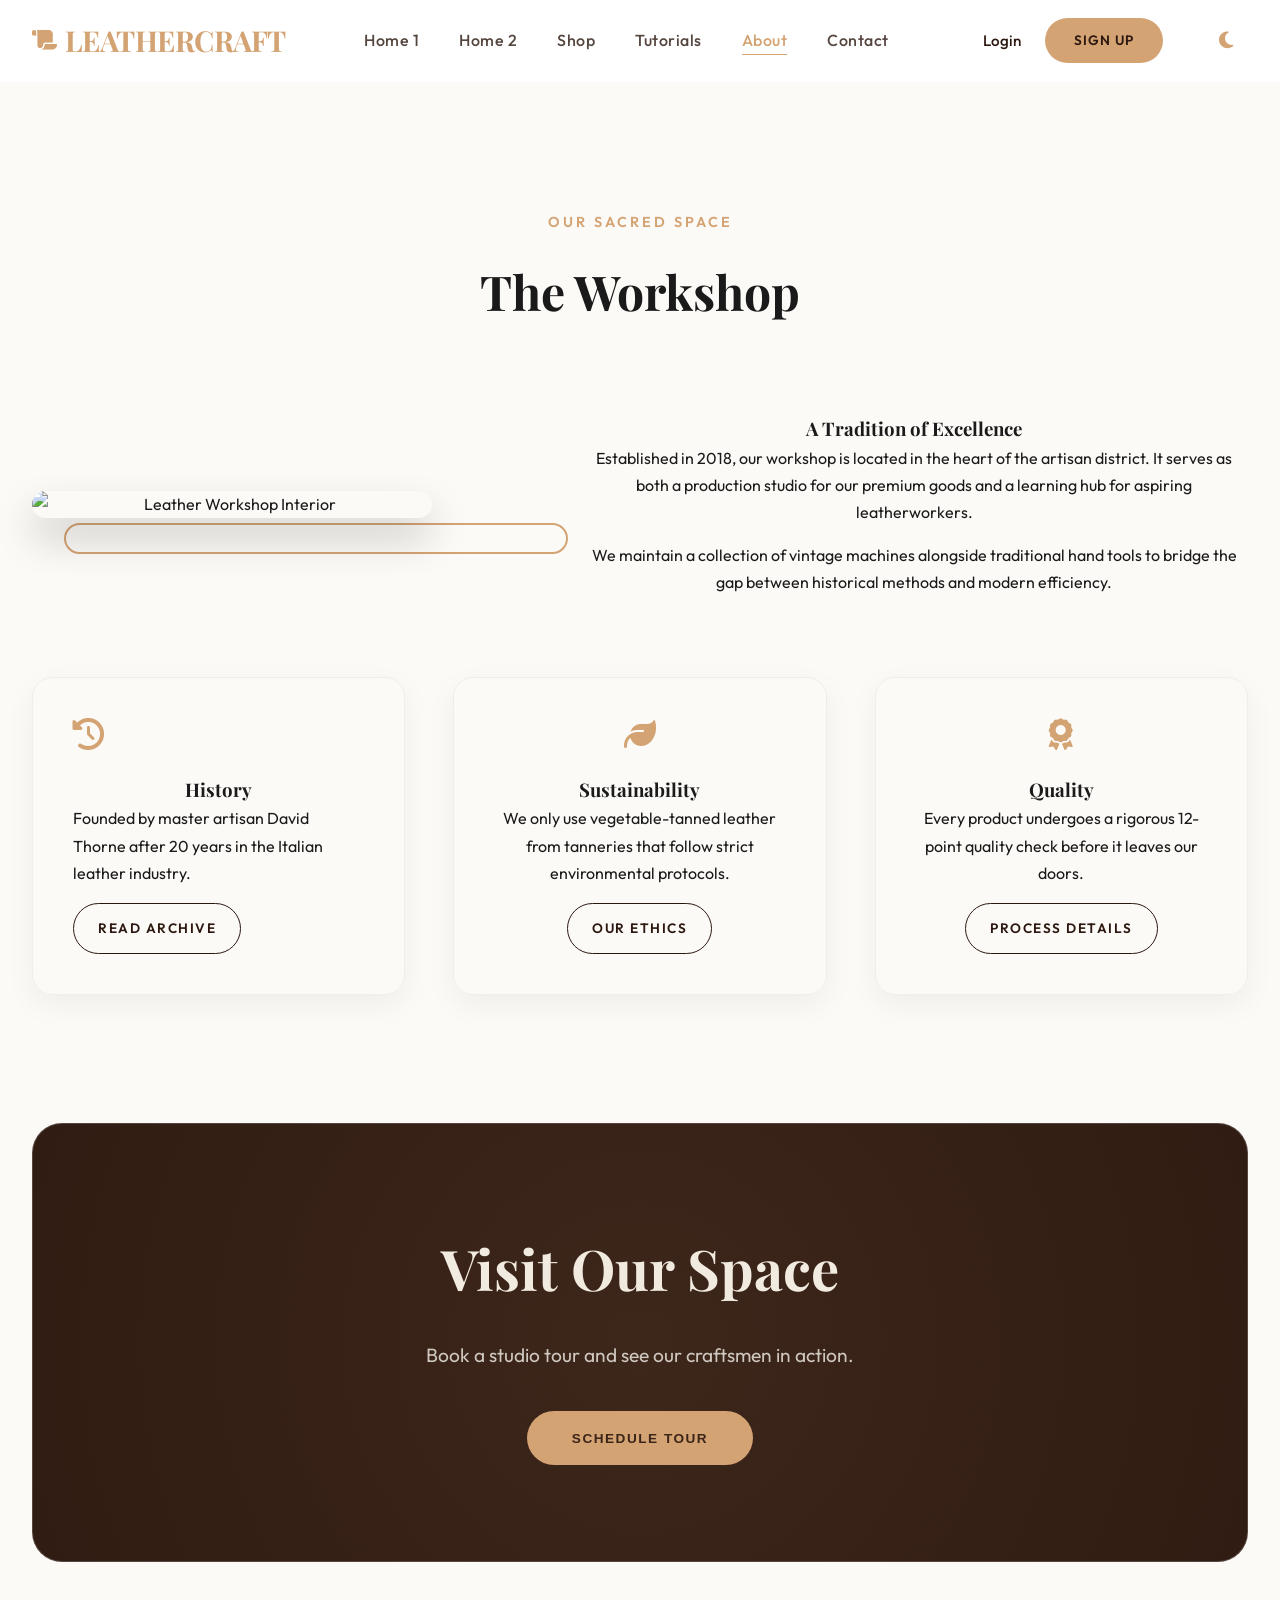
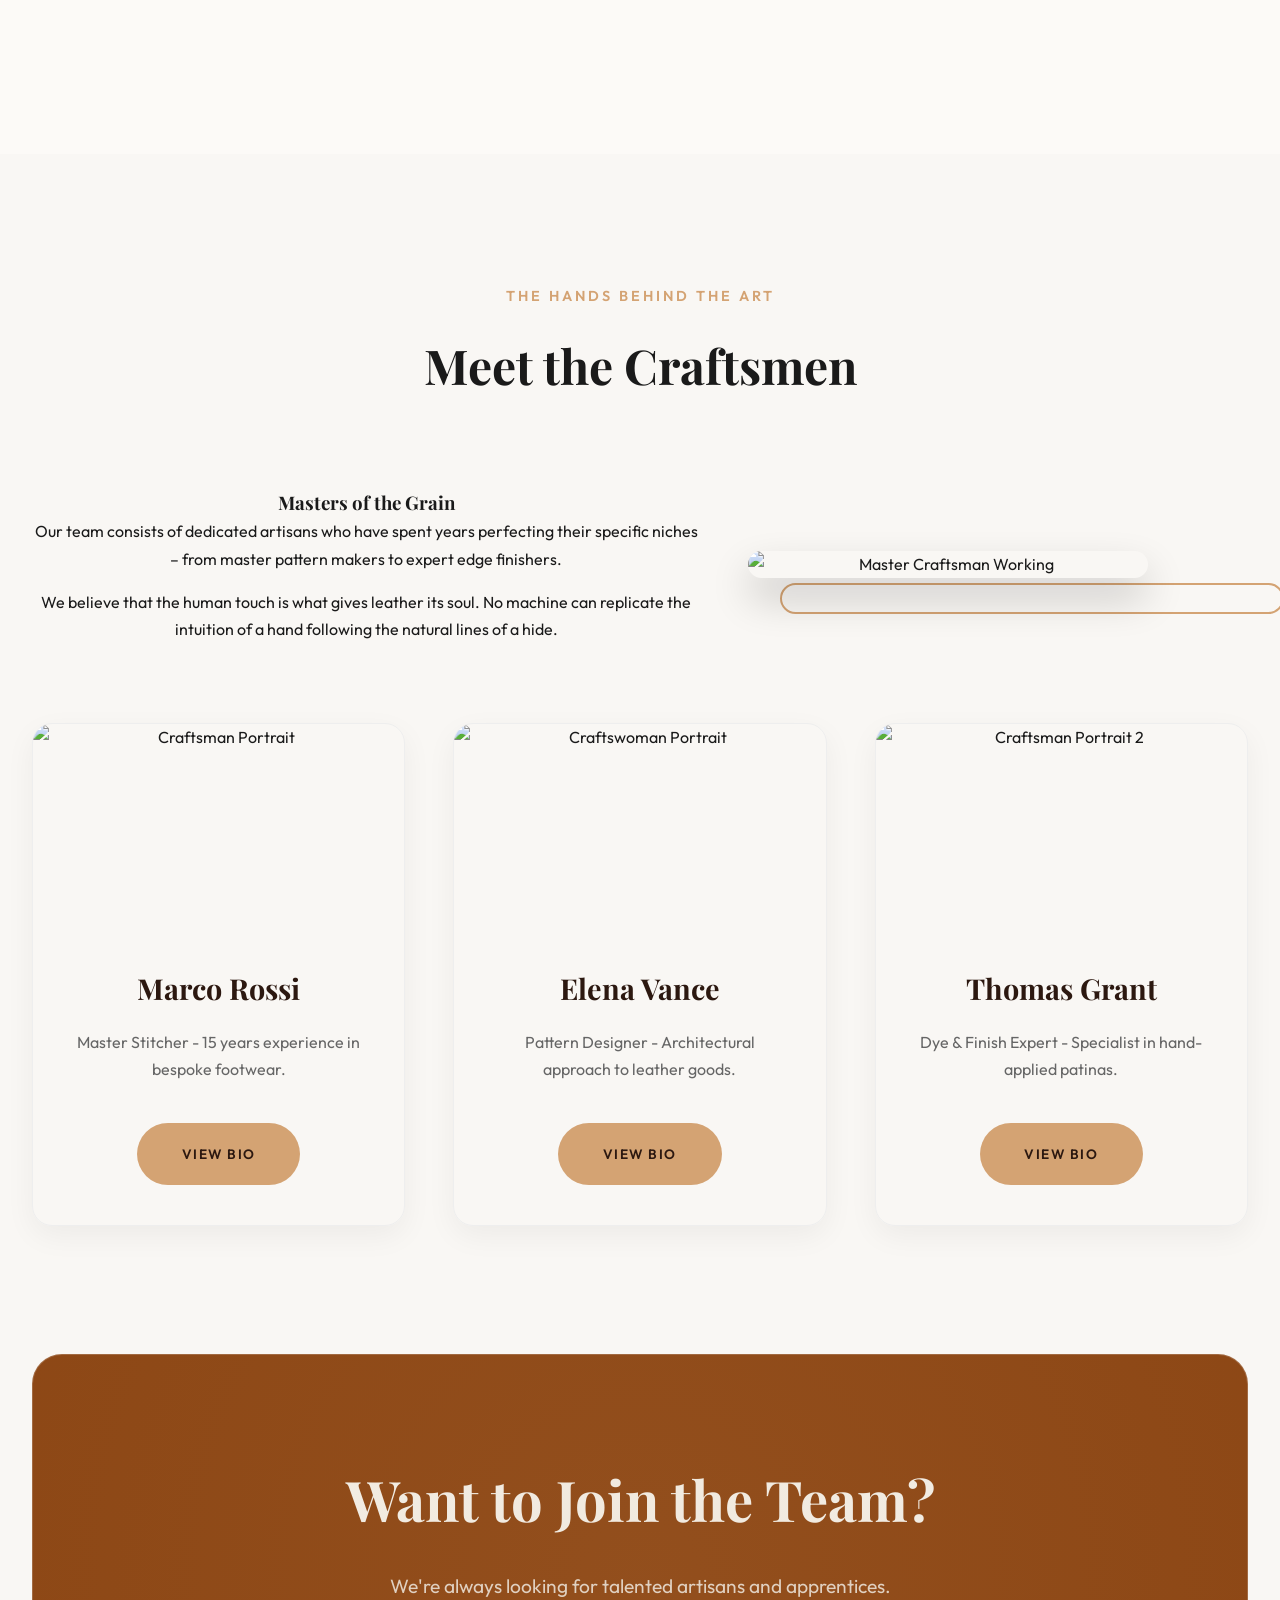
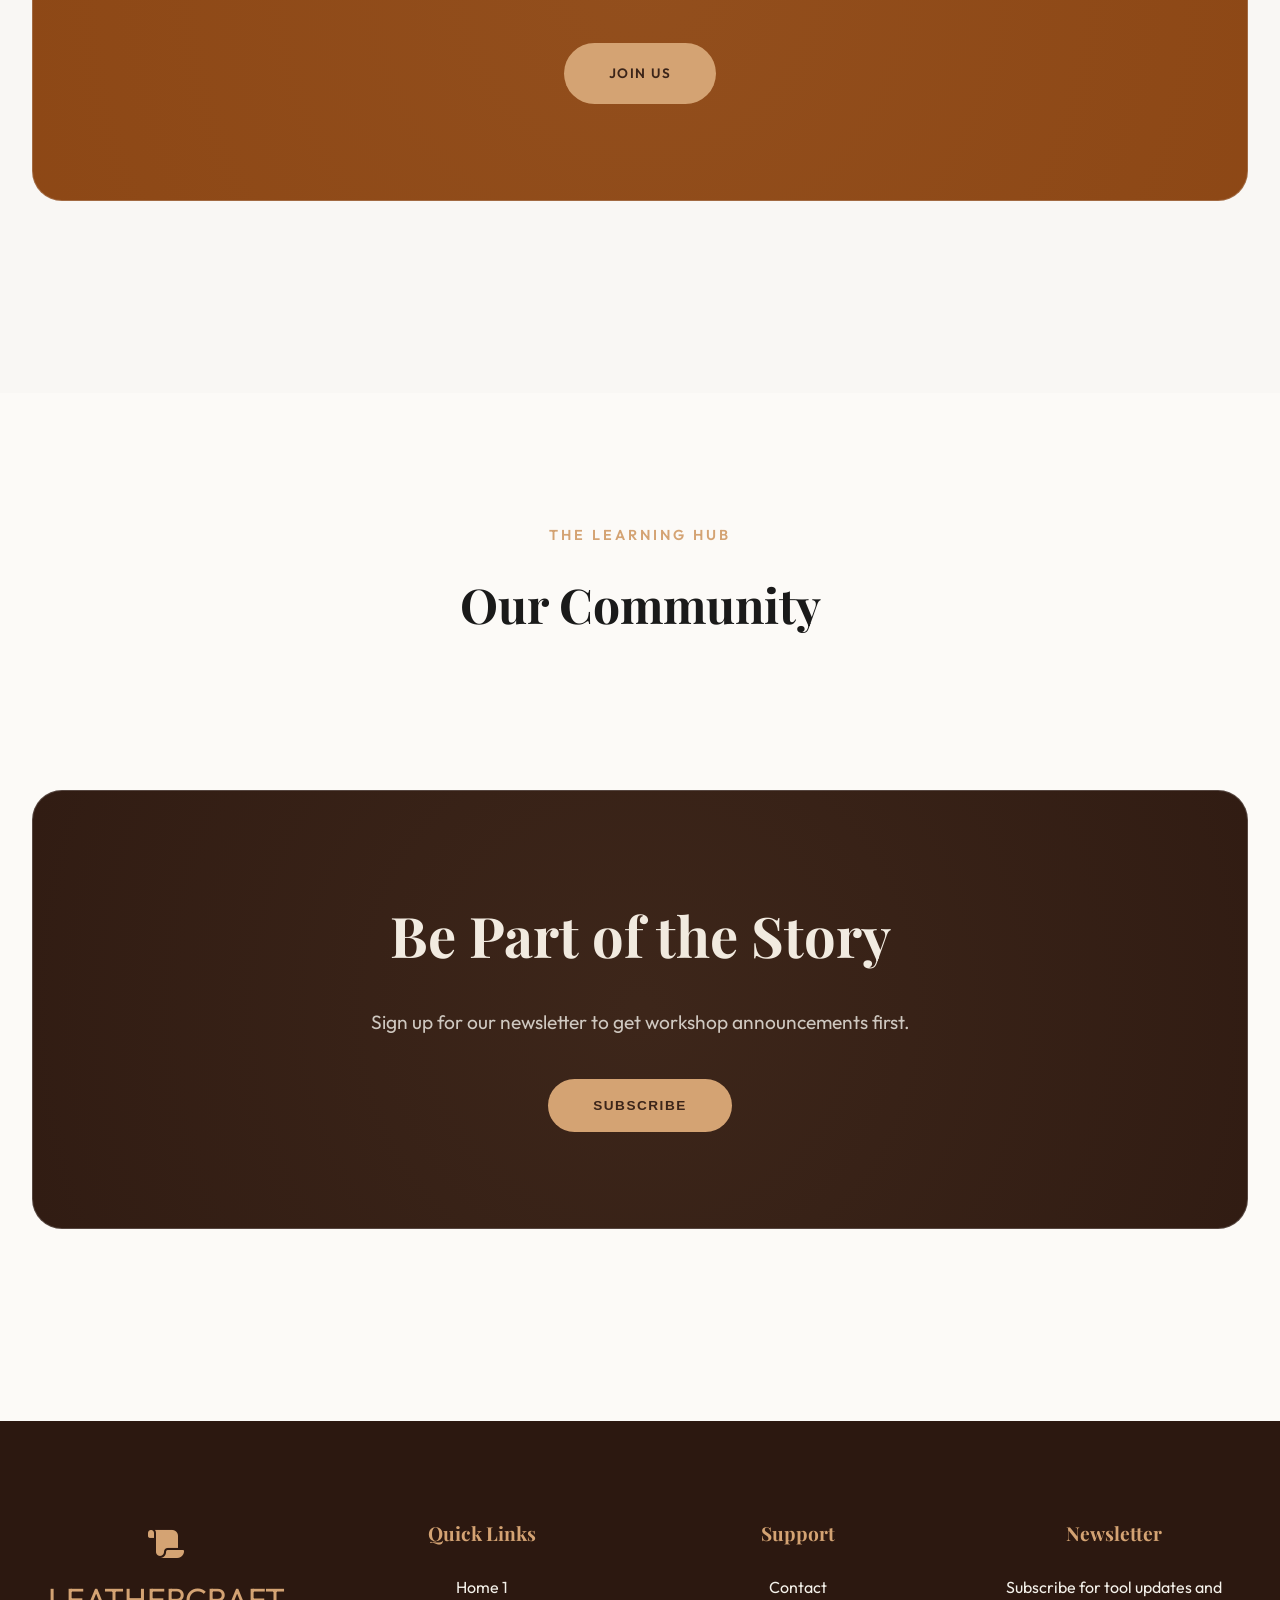
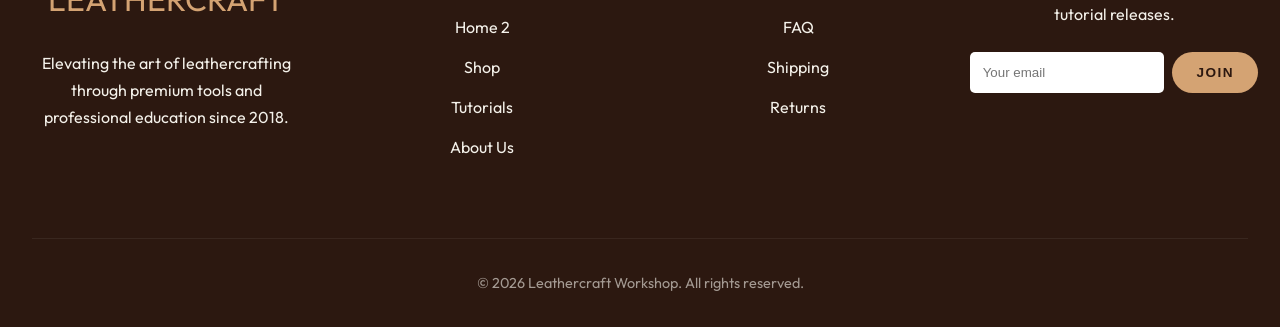
==== about.html @ 23cedd3a "first commit" ====
<!DOCTYPE html>
<html lang="en">

<head>
    <meta charset="UTF-8">
    <meta name="viewport" content="width=device-width, initial-scale=1.0">
    <title>About Us | Leathercraft Workshop</title>
    <meta name="description"
        content="Learn about our workshop history, our team of expert craftsmen, and the community we've built around the art of leathercraft.">
    <link rel="icon" type="image/svg+xml" href="assets/images/favicon.svg">
    <link rel="stylesheet" href="css/style.css">
    <link rel="stylesheet" href="https://cdnjs.cloudflare.com/ajax/libs/font-awesome/6.4.0/css/all.min.css">
</head>

<body>

    <header id="header">
        <div class="container nav-container">
            <a href="index.html" class="logo"><i class="fas fa-scroll"></i> LEATHERCRAFT</a>
            <nav>
                <ul class="nav-menu" id="nav-menu">
                    <li><a href="index.html" class="nav-link">Home 1</a></li>
                    <li><a href="home2.html" class="nav-link">Home 2</a></li>
                    <li><a href="shop.html" class="nav-link">Shop</a></li>
                    <li><a href="tutorials.html" class="nav-link">Tutorials</a></li>
                    <li><a href="about.html" class="nav-link active">About</a></li>
                    <li><a href="contact.html" class="nav-link">Contact</a></li>
                </ul>
                <div class="mobile-auth-links">
                    <a href="login.html" class="btn-nav-login">Login</a>
                    <a href="signup.html" class="btn-nav-signup">Sign Up</a>
                </div>
            </nav>
            <div class="auth-nav">
                <a href="login.html" class="btn-nav-login">Login</a>
                <a href="signup.html" class="btn-nav-signup">Sign Up</a>
                <button id="theme-toggle" class="theme-toggle">
                    <i class="fas fa-moon"></i>
                </button>
            </div>
            <div class="hamburger" id="hamburger">
                <span></span><span></span><span></span>
            </div>
        </div>
    </header>

    <main style="padding-top: 80px;">
        <!-- Our Workshop Section -->
        <section id="our-workshop">
            <div class="container">
                <div class="section-header reveal">
                    <span>Our Sacred Space</span>
                    <h2>The Workshop</h2>
                </div>

                <div class="about-section" style="margin-bottom: 5rem;">
                    <div class="about-img reveal">
                        <img src="https://images.unsplash.com/photo-1513364776144-60967b0f800f?auto=format&fit=crop&q=80&w=800"
                            alt="Leather Workshop Interior">
                    </div>
                    <div class="about-text reveal">
                        <h3>A Tradition of Excellence</h3>
                        <p>Established in 2018, our workshop is located in the heart of the artisan district. It serves
                            as both a production studio for our premium goods and a learning hub for aspiring
                            leatherworkers.</p>
                        <p style="margin-top: 1rem;">We maintain a collection of vintage machines alongside traditional
                            hand tools to bridge the gap between historical methods and modern efficiency.</p>
                    </div>
                </div>

                <div class="card-grid">
                    <article class="card reveal" style="padding: 2.5rem; text-align: left;">
                        <i class="fas fa-history"
                            style="font-size: 2rem; color: var(--accent); margin-bottom: 1.5rem;"></i>
                        <h3>History</h3>
                        <p>Founded by master artisan David Thorne after 20 years in the Italian leather industry.</p>
                        <a href="#" class="btn btn-secondary"
                            style="margin-top: 1rem; color: var(--primary); border-color: var(--primary); padding: 0.8rem 1.5rem;">Read
                            Archive</a>
                    </article>
                    <article class="card reveal" style="padding: 2.5rem;">
                        <i class="fas fa-leaf"
                            style="font-size: 2rem; color: var(--accent); margin-bottom: 1.5rem;"></i>
                        <h3>Sustainability</h3>
                        <p>We only use vegetable-tanned leather from tanneries that follow strict environmental
                            protocols.</p>
                        <a href="#" class="btn btn-secondary"
                            style="margin-top: 1rem; color: var(--primary); border-color: var(--primary); padding: 0.8rem 1.5rem;">Our
                            Ethics</a>
                    </article>
                    <article class="card reveal" style="padding: 2.5rem;">
                        <i class="fas fa-award"
                            style="font-size: 2rem; color: var(--accent); margin-bottom: 1.5rem;"></i>
                        <h3>Quality</h3>
                        <p>Every product undergoes a rigorous 12-point quality check before it leaves our doors.</p>
                        <a href="#" class="btn btn-secondary"
                            style="margin-top: 1rem; color: var(--primary); border-color: var(--primary); padding: 0.8rem 1.5rem;">Process
                            Details</a>
                    </article>
                </div>

                <div class="cta-box-section reveal" style="margin-top: 4rem;">
                    <div class="cta-box">
                        <h2>Visit Our Space</h2>
                        <p>Book a studio tour and see our craftsmen in action.</p>
                        <button class="btn btn-primary">Schedule Tour</button>
                    </div>
                </div>
            </div>
        </section>

        <!-- Our Team Section -->
        <section id="our-team" style="background-color: #f9f7f4;">
            <div class="container">
                <div class="section-header reveal">
                    <span>The Hands Behind the Art</span>
                    <h2>Meet the Craftsmen</h2>
                </div>

                <div class="about-section" style="margin-bottom: 5rem; flex-direction: row-reverse;">
                    <div class="about-img reveal">
                        <img src="https://images.unsplash.com/photo-1558981420-c532902e58b4?auto=format&fit=crop&q=80&w=800"
                            alt="Master Craftsman Working">
                    </div>
                    <div class="about-text reveal">
                        <h3>Masters of the Grain</h3>
                        <p>Our team consists of dedicated artisans who have spent years perfecting their specific niches
                            – from master pattern makers to expert edge finishers.</p>
                        <p style="margin-top: 1rem;">We believe that the human touch is what gives leather its soul. No
                            machine can replicate the intuition of a hand following the natural lines of a hide.</p>
                    </div>
                </div>

                <div class="card-grid">
                    <article class="card reveal">
                        <div class="card-img">
                            <img src="https://images.unsplash.com/photo-1554188248-986adbb73be4?auto=format&fit=crop&q=80&w=400"
                                alt="Craftsman Portrait">
                        </div>
                        <div class="card-content">
                            <h3>Marco Rossi</h3>
                            <p>Master Stitcher - 15 years experience in bespoke footwear.</p>
                            <a href="#" class="btn btn-primary">View Bio</a>
                        </div>
                    </article>
                    <article class="card reveal">
                        <div class="card-img">
                            <img src="https://images.unsplash.com/photo-1598300042247-d088f8ab3a91?auto=format&fit=crop&q=80&w=400"
                                alt="Craftswoman Portrait">
                        </div>
                        <div class="card-content">
                            <h3>Elena Vance</h3>
                            <p>Pattern Designer - Architectural approach to leather goods.</p>
                            <a href="#" class="btn btn-primary">View Bio</a>
                        </div>
                    </article>
                    <article class="card reveal">
                        <div class="card-img">
                            <img src="https://images.unsplash.com/photo-1522202176988-66273c2fd55f?auto=format&fit=crop&q=80&w=400"
                                alt="Craftsman Portrait 2">
                        </div>
                        <div class="card-content">
                            <h3>Thomas Grant</h3>
                            <p>Dye & Finish Expert - Specialist in hand-applied patinas.</p>
                            <a href="#" class="btn btn-primary">View Bio</a>
                        </div>
                    </article>
                </div>

                <div class="cta-box-section reveal" style="margin-top: 4rem;">
                    <div class="cta-box" style="background: var(--secondary);">
                        <h2>Want to Join the Team?</h2>
                        <p>We're always looking for talented artisans and apprentices.</p>
                        <a href="contact.html" class="btn btn-primary">Join Us</a>
                    </div>
                </div>
            </div>
        </section>

        <!-- Community Section -->
        <section id="our-community">
            <div class="container">
                <div class="section-header reveal">
                    <span>The Learning Hub</span>
                    <h2>Our Community</h2>
                </div>



                <div class="cta-box-section reveal" style="margin-top: 4rem;">
                    <div class="cta-box">
                        <h2>Be Part of the Story</h2>
                        <p>Sign up for our newsletter to get workshop announcements first.</p>
                        <button class="btn btn-primary">Subscribe</button>
                    </div>
                </div>
            </div>
        </section>
    </main>

    <footer>
        <div class="container">
            <div class="footer-grid">
                <div class="footer-col">
                    <div class="footer-logo"><i class="fas fa-scroll"></i> LEATHERCRAFT</div>
                    <p>Elevating the art of leathercrafting through premium tools and professional education since 2018.
                    </p>
                </div>
                <div class="footer-col">
                    <h4>Quick Links</h4>
                    <ul class="footer-links">
                        <li><a href="index.html">Home 1</a></li>
                        <li><a href="home2.html">Home 2</a></li>
                        <li><a href="shop.html">Shop</a></li>
                        <li><a href="tutorials.html">Tutorials</a></li>
                        <li><a href="about.html">About Us</a></li>
                    </ul>
                </div>
                <div class="footer-col">
                    <h4>Support</h4>
                    <ul class="footer-links">
                        <li><a href="contact.html">Contact</a></li>
                        <li><a href="#">FAQ</a></li>
                        <li><a href="#">Shipping</a></li>
                        <li><a href="#">Returns</a></li>
                    </ul>
                </div>
                <div class="footer-col">
                    <h4>Newsletter</h4>
                    <p>Subscribe for tool updates and tutorial releases.</p>
                    <form style="margin-top: 1.5rem; display: flex; gap: 0.5rem;">
                        <input type="email" placeholder="Your email"
                            style="padding: 0.8rem; border-radius: 5px; border: none; flex: 1;">
                        <button type="button" class="btn btn-primary" style="padding: 0.8rem 1.5rem;">Join</button>
                    </form>
                </div>
            </div>
            <div class="footer-bottom">
                <p>&copy; 2026 Leathercraft Workshop. All rights reserved.</p>
            </div>
        </div>
        <a href="#" id="back-to-top" class="back-to-top">
            <i class="fas fa-arrow-up"></i>
        </a>
    </footer>

    <script src="js/main.js"></script>
</body>

</html>
---- css/style.css ----
@import url('https://fonts.googleapis.com/css2?family=Outfit:wght@300;400;500;600;700&family=Playfair+Display:ital,wght@0,400;0,700;1,400&display=swap');

:root {
    --primary: #2C1810;
    --primary-light: #4A2C1F;
    --secondary: #8B4513;
    --accent: #D4A373;
    --gold: #C5A059;
    --text-dark: #1A1A1A;
    --text-light: #F4F1EA;
    --bg-light: #FCFAF7;
    --bg-dark: #120C0A;
    --glass: rgba(255, 255, 255, 0.1);
    --glass-border: rgba(255, 255, 255, 0.2);
    --shadow: 0 20px 40px rgba(0, 0, 0, 0.2);
    --transition: all 0.4s cubic-bezier(0.165, 0.84, 0.44, 1);

    /* Dynamic Variables */
    --bg-color: var(--bg-light);
    --text-color: var(--text-dark);
    --header-bg: rgba(255, 255, 255, 0.95);
    --card-bg: #ffffff;
    --nav-link-color: var(--primary);
}

body.dark-theme {
    --bg-color: var(--bg-dark);
    --text-color: var(--text-light);
    --header-bg: rgba(18, 12, 10, 0.95);
    --card-bg: #1A120F;
    --nav-link-color: var(--text-light);
    --glass: rgba(0, 0, 0, 0.3);
    --glass-border: rgba(255, 255, 255, 0.1);
}

* {
    margin: 0;
    padding: 0;
    box-sizing: border-box;
    -webkit-font-smoothing: antialiased;
}

html {
    scroll-behavior: smooth;
}

body {
    font-family: 'Outfit', sans-serif;
    background-color: var(--bg-color);
    color: var(--text-color);
    line-height: 1.7;
    overflow-x: hidden;
    transition: background-color 0.5s ease, color 0.5s ease;
    text-align: center;
    /* Global center alignment */
}

h1,
h2,
h3,
h4,
h5,
h6,
.logo {
    font-family: 'Playfair Display', serif;
    text-align: center;
}

a {
    text-decoration: none;
    color: inherit;
    transition: var(--transition);
}

ul {
    list-style: none;
}

img {
    max-width: 100%;
    display: block;
    object-fit: cover;
}

.container {
    max-width: 1300px;
    margin: 0 auto;
    padding: 0 2rem;
}

/* --- Navigation --- */
header {
    position: fixed;
    top: 0;
    width: 100%;
    z-index: 1000;
    background: var(--header-bg);
    backdrop-filter: blur(10px);
    border-bottom: 1px solid var(--glass-border);
    padding: 1rem 0;
    transition: var(--transition);
}

header.scrolled {
    padding: 0.6rem 0;
    background: var(--header-bg);
    box-shadow: 0 10px 30px rgba(0, 0, 0, 0.1);
}

.nav-container {
    display: flex;
    justify-content: space-between;
    align-items: center;
}

.logo {
    font-size: 1.8rem;
    font-weight: 700;
    color: var(--accent);
    letter-spacing: -0.5px;
}

.nav-menu {
    display: flex;
    gap: 2.5rem;
}

.nav-link {
    color: var(--nav-link-color);
    font-weight: 500;
    font-size: 1rem;
    letter-spacing: 0.5px;
    position: relative;
    opacity: 0.8;
}

.nav-link:hover,
.nav-link.active {
    opacity: 1;
    color: var(--accent);
}

.nav-link::after {
    content: '';
    position: absolute;
    bottom: -5px;
    left: 0;
    width: 0;
    height: 1px;
    background: var(--accent);
    transition: var(--transition);
}

.nav-link:hover::after,
.nav-link.active::after {
    width: 100%;
}

.hamburger {
    display: none;
    cursor: pointer;
}

.hamburger span {
    display: block;
    width: 25px;
    height: 2px;
    background: var(--accent);
    margin: 5px 0;
    transition: var(--transition);
}

/* Hide mobile auth links on desktop */
.mobile-auth-links {
    display: none;
}

/* --- Hero Section --- */
.hero {
    min-height: 60vh;
    height: auto;
    padding: 6rem 0;
    display: flex;
    align-items: center;
    position: relative;
    color: var(--text-light);
    overflow: hidden;
}

.hero-bg {
    position: absolute;
    top: 0;
    left: 0;
    width: 100%;
    height: 100%;
    z-index: -1;
}

.hero-bg::after {
    content: '';
    position: absolute;
    top: 0;
    left: 0;
    width: 100%;
    height: 100%;
    background: linear-gradient(to right, rgba(0, 0, 0, 0.8), rgba(0, 0, 0, 0.3));
}

.hero-bg img {
    width: 100%;
    height: 100%;
    object-fit: cover;
    transform: scale(1.1);
    animation: slowZoom 20s infinite alternate;
}

@keyframes slowZoom {
    from {
        transform: scale(1);
    }

    to {
        transform: scale(1.1);
    }
}

.hero-content {
    max-width: 800px;
    z-index: 10;
    margin: 0 auto;
    text-align: center;
}

.hero-content h1 {
    font-size: clamp(3rem, 8vw, 5rem);
    line-height: 1.1;
    margin-bottom: 1.5rem;
    animation: fadeInUp 1s ease forwards;
    text-align: center;
}

.hero-content p {
    font-size: 1.2rem;
    margin-bottom: 2.5rem;
    opacity: 0.9;
    animation: fadeInUp 1s ease 0.2s forwards;
    opacity: 0;
    text-align: center;
}

.hero-btns {
    display: flex;
    gap: 1.5rem;
    animation: fadeInUp 1s ease 0.4s forwards;
    opacity: 0;
    justify-content: center;
}

/* --- Buttons --- */
.btn {
    display: inline-block;
    padding: 1.2rem 2.8rem;
    border-radius: 50px;
    font-weight: 600;
    text-transform: uppercase;
    font-size: 0.85rem;
    letter-spacing: 1.5px;
    cursor: pointer;
    border: none;
    transition: var(--transition);
}

.btn-primary {
    background: var(--accent);
    color: var(--primary);
}

.btn-primary:hover {
    background: var(--text-light);
    transform: translateY(-5px);
    box-shadow: 0 10px 20px rgba(212, 163, 115, 0.3);
}

.btn-secondary {
    background: transparent;
    border: 1px solid var(--text-light);
    color: var(--text-light);
}

.btn-secondary:hover {
    background: var(--text-light);
    color: var(--primary);
    transform: translateY(-5px);
}

/* --- Sections --- */
section {
    padding: 8rem 0;
}

.section-header {
    text-align: center;
    margin-bottom: 5rem;
}

.section-header span {
    color: var(--accent);
    text-transform: uppercase;
    letter-spacing: 3px;
    font-size: 0.9rem;
    font-weight: 600;
}

.section-header h2 {
    font-size: 3rem;
    margin-top: 1rem;
    color: var(--text-color);
    text-align: center;
}

/* --- Cards --- */
.card-grid {
    display: grid;
    grid-template-columns: repeat(auto-fit, minmax(350px, 1fr));
    gap: 3rem;
}

.card {
    background: var(--white);
    border-radius: 20px;
    overflow: hidden;
    box-shadow: 0 10px 30px rgba(0, 0, 0, 0.05);
    transition: var(--transition);
    position: relative;
    border: 1px solid #eee;
}

.card:hover {
    transform: translateY(-15px);
    box-shadow: var(--shadow);
}

.card-img {
    height: 200px;
    overflow: hidden;
    position: relative;
}

.card-img img {
    width: 100%;
    height: 100%;
    transition: var(--transition);
}

.card:hover .card-img img {
    transform: scale(1.1);
}

.card-content {
    padding: 2.5rem;
    text-align: center;
}

.card-content h3 {
    font-size: 1.8rem;
    margin-bottom: 1rem;
    color: var(--primary);
    text-align: center;
}

.card-content p {
    color: #666;
    margin-bottom: 2.5rem;
}

/* --- Shop / Product Cards --- */
.product-grid {
    display: grid;
    grid-template-columns: repeat(auto-fit, minmax(300px, 1fr));
    gap: 2.5rem;
}

.product-card {
    background: var(--card-bg);
    padding: 1.5rem;
    border-radius: 15px;
    box-shadow: 0 10px 30px rgba(0, 0, 0, 0.05);
    transition: var(--transition);
    border: 1px solid var(--glass-border);
}

.product-card:hover {
    transform: scale(1.02);
    box-shadow: var(--shadow);
}

.product-img {
    height: 180px;
    border-radius: 12px;
    overflow: hidden;
    margin-bottom: 1rem;
}

.product-img img {
    width: 100%;
    height: 100%;
}

.product-info {
    text-align: center;
}

.product-info h3 {
    font-size: 1.4rem;
    margin-bottom: 0.5rem;
    text-align: center;
}

.product-price {
    color: var(--secondary);
    font-weight: 700;
    font-size: 1.2rem;
    margin-bottom: 2.5rem;
}

/* --- CTA Box --- */
.cta-box-section {
    padding: 4rem 0;
}

.cta-box {
    background: var(--primary);
    border-radius: 30px;
    padding: 6rem 4rem;
    color: var(--text-light);
    text-align: center;
    position: relative;
    overflow: hidden;
    border: 1px solid var(--glass-border);
}

.cta-box::before {
    content: '';
    position: absolute;
    top: -50%;
    left: -50%;
    width: 200%;
    height: 200%;
    background: radial-gradient(circle, rgba(212, 163, 115, 0.1) 0%, transparent 70%);
    pointer-events: none;
}

.cta-box h2 {
    font-size: 3.5rem;
    margin-bottom: 1.5rem;
    text-align: center;
}

.cta-box p {
    font-size: 1.2rem;
    margin-bottom: 2.5rem;
    /* Standardized to match hero */
    opacity: 0.8;
    margin-left: auto;
    margin-right: auto;
    max-width: 800px;
    /* Prevent text from being too wide */
}

/* --- Tutorials --- */
.tutorial-card {
    display: flex;
    flex-direction: column;
    gap: 0;
}

.tutorial-card .card-img {
    height: 180px;
}

/* --- About Section --- */
.about-section {
    display: flex;
    gap: 3rem;
    align-items: center;
    flex-direction: column;
}

@media (min-width: 1024px) {
    .about-section {
        flex-direction: row;
    }
}

.about-text {
    flex: 1;
    text-align: center;
    display: flex;
    flex-direction: column;
    align-items: center;
    /* Ensures buttons/flex children are centered */
}

.about-img {
    flex: 1;
    position: relative;
    max-width: 500px;
    /* Restrict width */
    margin: 0 auto;
}

.about-img img {
    border-radius: 20px;
    box-shadow: var(--shadow);
    max-height: 300px;
    /* Restrict height */
    width: 100%;
    object-fit: cover;
    max-width: 400px;
}

.about-img::after {
    content: '';
    position: absolute;
    top: 2rem;
    left: 2rem;
    width: 100%;
    height: 100%;
    border: 2px solid var(--accent);
    border-radius: 20px;
    z-index: -1;
}

/* --- Contact Section --- */
.contact-container {
    display: grid;
    grid-template-columns: 1fr 1.5fr;
    gap: 4rem;
    background: #fff;
    padding: 4rem;
    border-radius: 30px;
    box-shadow: var(--shadow);
}

.contact-info {
    display: flex;
    flex-direction: column;
    gap: 2rem;
}

.contact-info-item {
    display: flex;
    gap: 1rem;
    align-items: center;
    flex-direction: column;
    /* Stack for centered look */
    text-align: center;
}

.contact-info-item i {
    font-size: 1.5rem;
    color: var(--accent);
    margin-top: 0.5rem;
}

.contact-form {
    display: flex;
    flex-direction: column;
    gap: 1.5rem;
}

.form-group {
    display: flex;
    flex-direction: column;
    gap: 0.5rem;
    text-align: center;
}

.form-group label {
    font-weight: 600;
    font-size: 0.9rem;
    color: var(--primary);
}

.form-group input,
.form-group textarea {
    padding: 1.2rem;
    border-radius: 12px;
    border: 1px solid #ddd;
    font-family: inherit;
    transition: var(--transition);
}

.form-group input:focus,
.form-group textarea:focus {
    border-color: var(--accent);
    outline: none;
    box-shadow: 0 0 0 4px rgba(212, 163, 115, 0.1);
}

/* --- Footer --- */
footer {
    background: var(--primary);
    color: var(--text-light);
    padding: 6rem 0 2rem;
    text-align: center;
}

.footer-grid {
    display: grid;
    grid-template-columns: repeat(auto-fit, minmax(200px, 1fr));
    gap: 3rem;
    margin-bottom: 4rem;
    text-align: center;
}

.footer-col form {
    justify-content: center;
}

.footer-logo {
    font-size: 2rem;
    color: var(--accent);
    margin-bottom: 1.5rem;
}

.footer-col h4 {
    font-size: 1.2rem;
    margin-bottom: 1.5rem;
    color: var(--accent);
    text-align: center;
}

.footer-links {
    padding: 0;
}

.footer-links li {
    margin-bottom: 0.8rem;
    display: flex;
    justify-content: center;
    /* Center list items if they are flex */
}

.footer-links a:hover {
    color: var(--accent);
    padding-left: 0;
    transform: translateY(-2px);
    display: inline-block;
}

.footer-bottom {
    text-align: center;
    padding-top: 2rem;
    border-top: 1px solid rgba(255, 255, 255, 0.1);
    font-size: 0.9rem;
    opacity: 0.6;
}

/* --- Contact Form Button Centering --- */
.contact-form button {
    display: block;
    margin: 0 auto;
}

/* --- Animations --- */
@keyframes fadeInUp {
    from {
        opacity: 0;
        transform: translateY(40px);
    }

    to {
        opacity: 1;
        transform: translateY(0);
    }
}

.reveal {
    opacity: 0;
    transform: translateY(30px);
    transition: all 0.8s ease-out;
}

.reveal.active {
    opacity: 1;
    transform: translateY(0);
}

.reveal-left {
    opacity: 0;
    transform: translateX(-50px);
    transition: all 1s ease-out;
}

.reveal-left.active {
    opacity: 1;
    transform: translateX(0);
}

.reveal-right {
    opacity: 0;
    transform: translateX(50px);
    transition: all 1s ease-out;
}

.reveal-right.active {
    opacity: 1;
    transform: translateX(0);
}

.zoom-in {
    opacity: 0;
    transform: scale(0.9);
    transition: all 0.8s ease-out;
}

.zoom-in.active {
    opacity: 1;
    transform: scale(1);
}

.pulse-anim {
    animation: pulse 2s infinite;
}

@keyframes pulse {
    0% {
        transform: scale(1);
    }

    50% {
        transform: scale(1.05);
    }

    100% {
        transform: scale(1);
    }
}

/* Layout Helpers */
.row-reverse {
    flex-direction: row-reverse;
}

.bg-alt {
    background-color: #f5f1eb;
    /* Subtle earthy tone */
}

/* --- Responsive --- */
@media (max-width: 1024px) {
    .contact-container {
        grid-template-columns: 1fr;
    }

    .about-section {
        flex-direction: column;
    }

    .footer-grid {
        grid-template-columns: repeat(2, 1fr);
    }
}

@media (max-width: 768px) {
    .nav-menu {
        position: fixed;
        top: 0;
        right: -100%;
        width: 100%;
        max-width: 320px;
        height: 100vh;
        background: var(--primary);
        flex-direction: column;
        justify-content: flex-start;
        align-items: center;
        padding: 100px 2rem 2rem;
        transition: 0.5s;
        overflow-y: auto;
        z-index: 999;
    }

    .nav-menu.active {
        right: 0;
    }

    .nav-menu li {
        width: 100%;
        text-align: center;
        margin: 0.5rem 0;
    }

    .nav-link {
        color: var(--text-light) !important;
        font-size: 1.1rem;
        display: block;
        padding: 0.8rem 1rem;
    }

    .hamburger {
        display: block;
        z-index: 1001;
    }

    .hero-content h1 {
        font-size: 3.5rem;
    }

    .section-header h2 {
        font-size: 2.2rem;
    }

    .cta-box h2 {
        font-size: 2.5rem;
    }

    /* Mobile Image Resizing */
    .hero {
        min-height: 40vh;
        padding: 4rem 0;
    }

    .card-img {
        height: 180px;
    }

    .product-img {
        height: 160px;
    }

    .about-img img {
        max-height: 250px;
    }

    .tutorial-card .card-img {
        height: 180px;
    }

    /* Hide auth-nav on mobile - buttons will be in hamburger menu */
    .auth-nav {
        display: none;
    }

    /* Style auth links inside mobile menu */
    .nav-menu .mobile-auth-links {
        display: flex;
        flex-direction: column;
        gap: 0.8rem;
        margin-top: 1.5rem;
        padding-top: 1.5rem;
        border-top: 1px solid rgba(255, 255, 255, 0.2);
        width: 100%;
    }

    .nav-menu .mobile-auth-links a {
        color: var(--text-light);
        font-weight: 600;
        font-size: 1rem;
        text-align: center;
        padding: 0.9rem 1.5rem;
        border-radius: 8px;
        transition: var(--transition);
        display: block;
    }

    .nav-menu .mobile-auth-links .btn-nav-login {
        background: transparent;
        border: 2px solid var(--accent);
        color: var(--accent);
    }

    .nav-menu .mobile-auth-links .btn-nav-signup {
        background: var(--accent);
        color: var(--primary);
        text-transform: uppercase;
        letter-spacing: 1px;
        font-weight: 700;
    }

    .nav-menu .mobile-auth-links a:hover {
        opacity: 0.9;
        transform: translateY(-2px);
    }

    /* Prevent horizontal scroll on mobile */
    body {
        overflow-x: hidden;
    }

    .container {
        padding: 0 1.5rem;
    }
}

/* Extra small mobile devices */
@media (max-width: 480px) {
    .nav-menu {
        max-width: 280px;
    }

    .nav-link {
        font-size: 1rem;
        padding: 0.7rem 0.8rem;
    }

    .nav-menu .mobile-auth-links a {
        font-size: 0.95rem;
        padding: 0.8rem 1.2rem;
    }

    .logo {
        font-size: 1.5rem;
    }

    .hamburger span {
        width: 22px;
    }
}

/* --- Auth Pages --- */
.auth-wrapper {
    min-height: 100vh;
    display: flex;
    flex-direction: column;
    align-items: center;
    justify-content: center;
    padding: 100px 2rem 2rem;
    background: var(--bg-light);
}

.auth-logo-section {
    text-align: center;
    margin-bottom: 3rem;
}

.auth-logo-section .logo {
    font-size: 2.5rem;
    font-weight: 700;
    color: var(--accent);
    letter-spacing: -0.5px;
    display: inline-flex;
    align-items: center;
    gap: 0.5rem;
}

.auth-logo-section .logo i {
    font-size: 2rem;
}

.auth-container {
    background: #fff;
    padding: 3rem;
    border-radius: 30px;
    box-shadow: var(--shadow);
    width: 100%;
    max-width: 500px;
    animation: fadeInUp 0.8s ease;
}

.auth-header {
    text-align: center;
    margin-bottom: 2.5rem;
}

.auth-header h2 {
    font-size: 2.5rem;
    color: var(--primary);
    margin-bottom: 0.5rem;
}

.auth-header p {
    color: #666;
}

.password-input-wrapper {
    position: relative;
    display: flex;
    align-items: center;
}

.password-input-wrapper input {
    width: 100%;
    padding-right: 3.5rem !important;
}

.toggle-password {
    position: absolute;
    right: 1rem;
    cursor: pointer;
    color: #666;
    transition: var(--transition);
    font-size: 1.2rem;
}

.toggle-password:hover {
    color: var(--accent);
}

.auth-options {
    display: flex;
    justify-content: space-between;
    align-items: center;
    margin-bottom: 1.5rem;
    font-size: 0.9rem;
}

.auth-options label {
    display: flex;
    align-items: center;
    gap: 0.5rem;
}

.forgot-password {
    color: var(--accent);
    font-weight: 500;
}

.social-login {
    margin-top: 2rem;
    text-align: center;
}

.social-divider {
    display: flex;
    align-items: center;
    gap: 1rem;
    margin-bottom: 1.5rem;
    color: #999;
}

.social-divider::before,
.social-divider::after {
    content: '';
    height: 1px;
    background: #eee;
    flex: 1;
}

.social-btns {
    display: flex;
    gap: 1rem;
}

.social-btn {
    flex: 1;
    display: flex;
    align-items: center;
    justify-content: center;
    gap: 0.8rem;
    padding: 0.8rem;
    border: 1px solid #ddd;
    border-radius: 12px;
    font-weight: 500;
    font-size: 0.9rem;
    background: #fff;
    cursor: pointer;
    transition: var(--transition);
}

.social-btn:hover {
    background: #f8f8f8;
    border-color: var(--accent);
}

.social-btn i {
    font-size: 1.2rem;
}

.social-btn.google i {
    color: #DB4437;
}

.social-btn.facebook i {
    color: #4267B2;
}

.auth-footer {
    text-align: center;
    margin-top: 2rem;
    font-size: 0.9rem;
    color: #666;
}

.auth-footer a {
    color: var(--accent);
    font-weight: 600;
}

/* --- Theme Toggle --- */
.theme-toggle {
    background: var(--glass);
    border: 1px solid var(--glass-border);
    width: 45px;
    height: 45px;
    border-radius: 50%;
    display: flex;
    align-items: center;
    justify-content: center;
    cursor: pointer;
    color: var(--accent);
    font-size: 1.2rem;
    transition: var(--transition);
    margin-left: 1rem;
}

.theme-toggle:hover {
    background: var(--accent);
    color: var(--primary);
    transform: rotate(360deg);
}

.auth-nav {
    display: flex;
    gap: 1.5rem;
    align-items: center;
    margin-left: 1rem;
}

.btn-nav-login {
    color: var(--nav-link-color);
    font-weight: 500;
    font-size: 0.95rem;
}

.btn-nav-signup {
    padding: 0.7rem 1.8rem;
    background: var(--accent);
    color: var(--primary);
    border-radius: 50px;
    font-weight: 600;
    font-size: 0.85rem;
    text-transform: uppercase;
    letter-spacing: 1px;
}

.btn-nav-signup:hover {
    background: var(--text-light);
    color: var(--primary);
    transform: translateY(-2px);
}

/* Responsive auth */
@media (max-width: 480px) {
    .auth-container {
        padding: 2rem 1.5rem;
    }
}

/* --- Back to Top --- */
.back-to-top {
    position: fixed;
    bottom: 30px;
    right: 30px;
    width: 50px;
    height: 50px;
    background: var(--accent);
    color: var(--primary);
    border-radius: 50%;
    display: flex;
    justify-content: center;
    align-items: center;
    text-decoration: none;
    box-shadow: 0 4px 15px rgba(0, 0, 0, 0.3);
    opacity: 0;
    visibility: hidden;
    transition: all 0.4s ease;
    z-index: 999;
    font-size: 1.2rem;
}

.back-to-top.active {
    opacity: 1;
    visibility: visible;
    transform: translateY(0);
}

.back-to-top:hover {
    background: var(--primary);
    color: var(--accent);
    transform: translateY(-5px);
}

/* --- Logo Styling --- */
.logo {
    display: flex;
    align-items: center;
}

.logo i {
    margin-right: 0.5rem;
    font-size: 1.4rem;
}

/* --- Social Icons Custom --- */
.social-icon {
    font-size: 1.5rem;
    color: var(--primary);
    width: 45px;
    height: 45px;
    display: flex;
    align-items: center;
    justify-content: center;
    border-radius: 50%;
    transition: all 0.3s ease;
    background: transparent;
}

.social-icon:hover {
    color: var(--accent);
    transform: scale(1.2);
    background: rgba(212, 163, 115, 0.15);
}

.dark-theme .social-icon {
    color: var(--text-light);
}

.dark-theme .social-icon:hover {
    color: var(--accent);
}
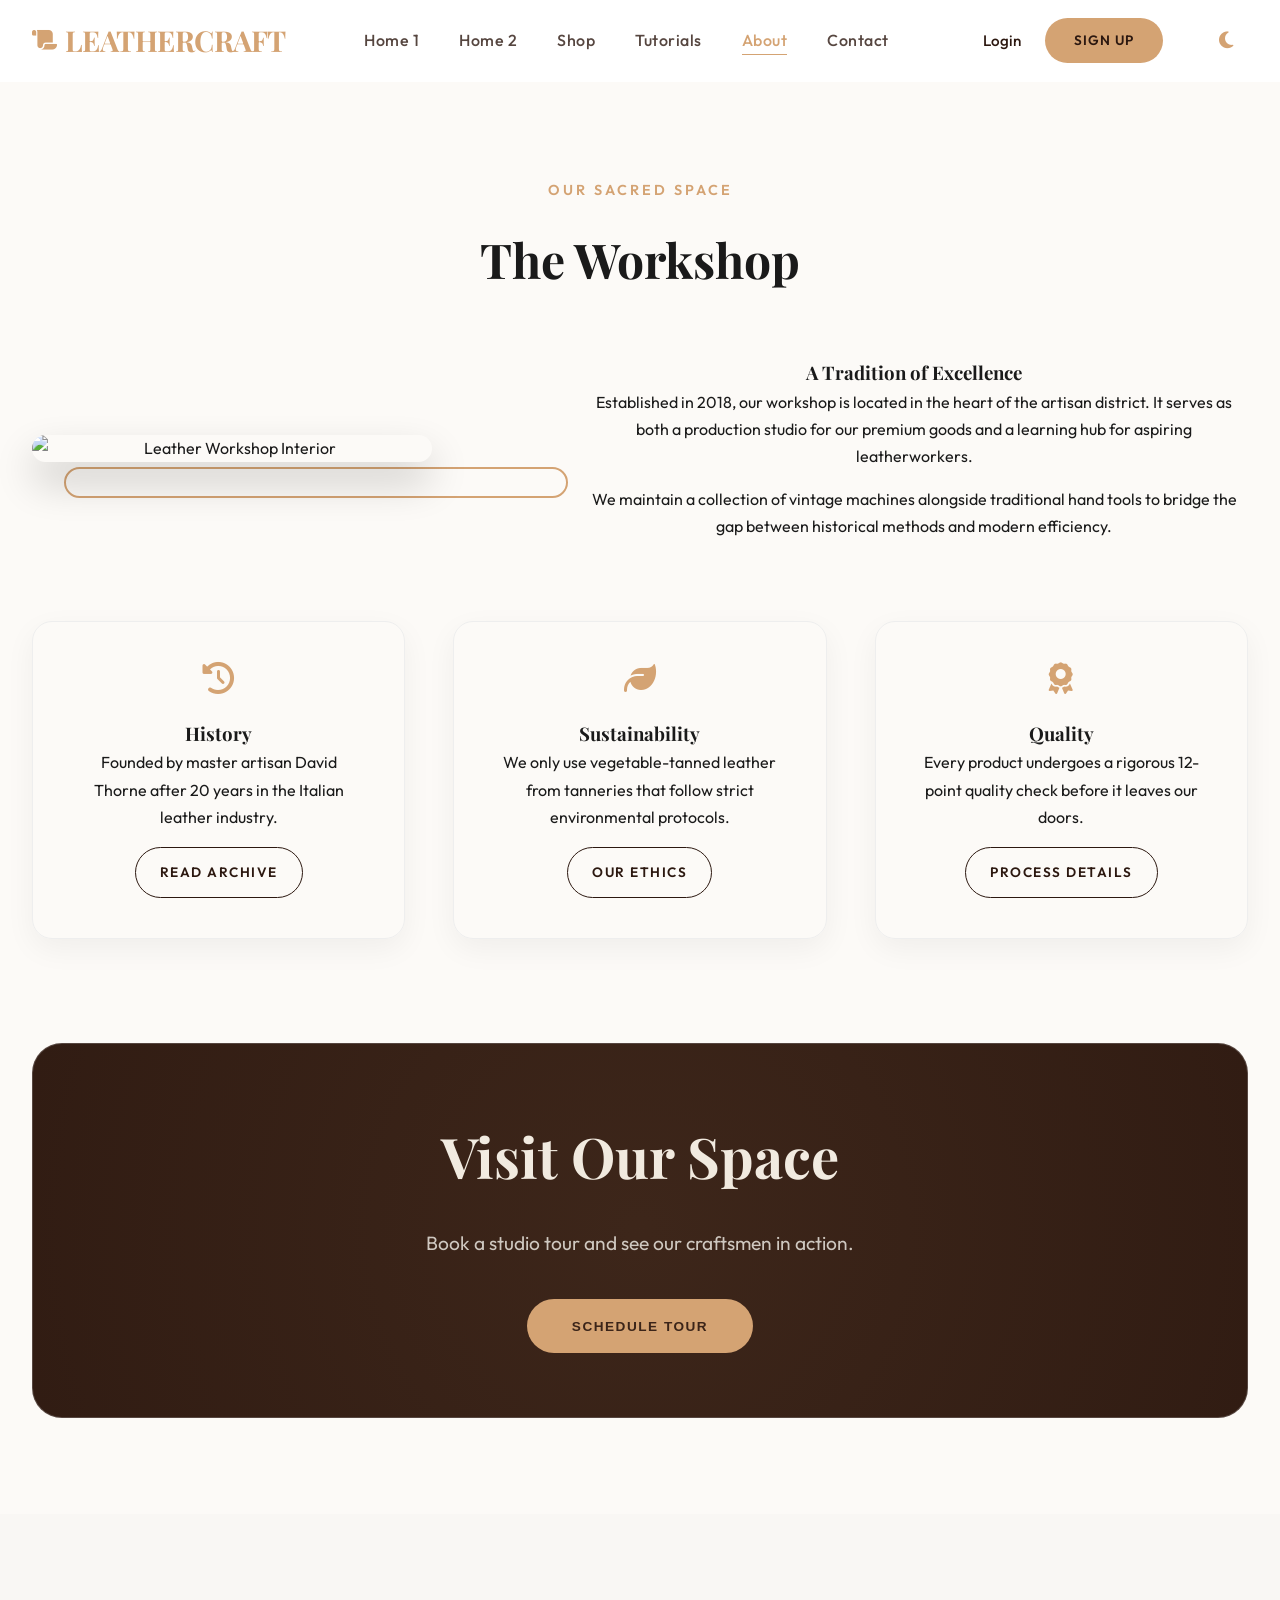
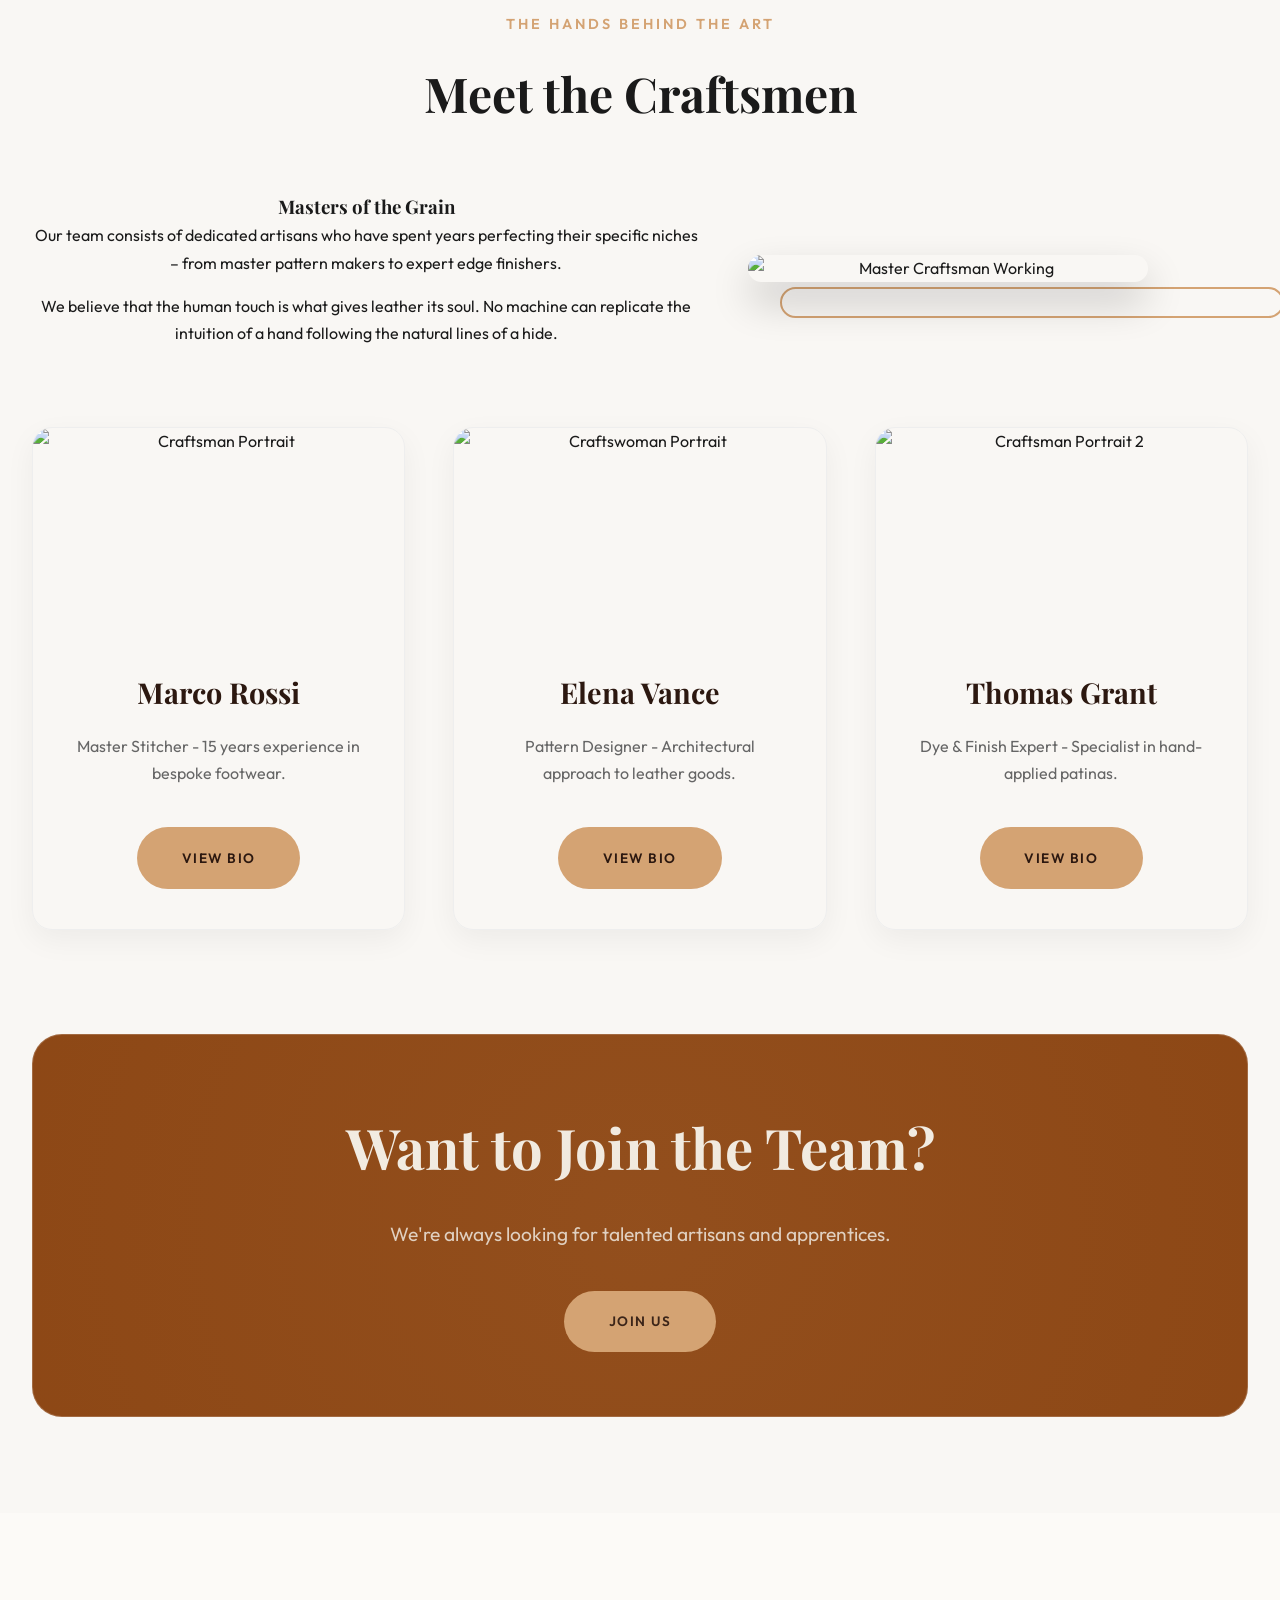
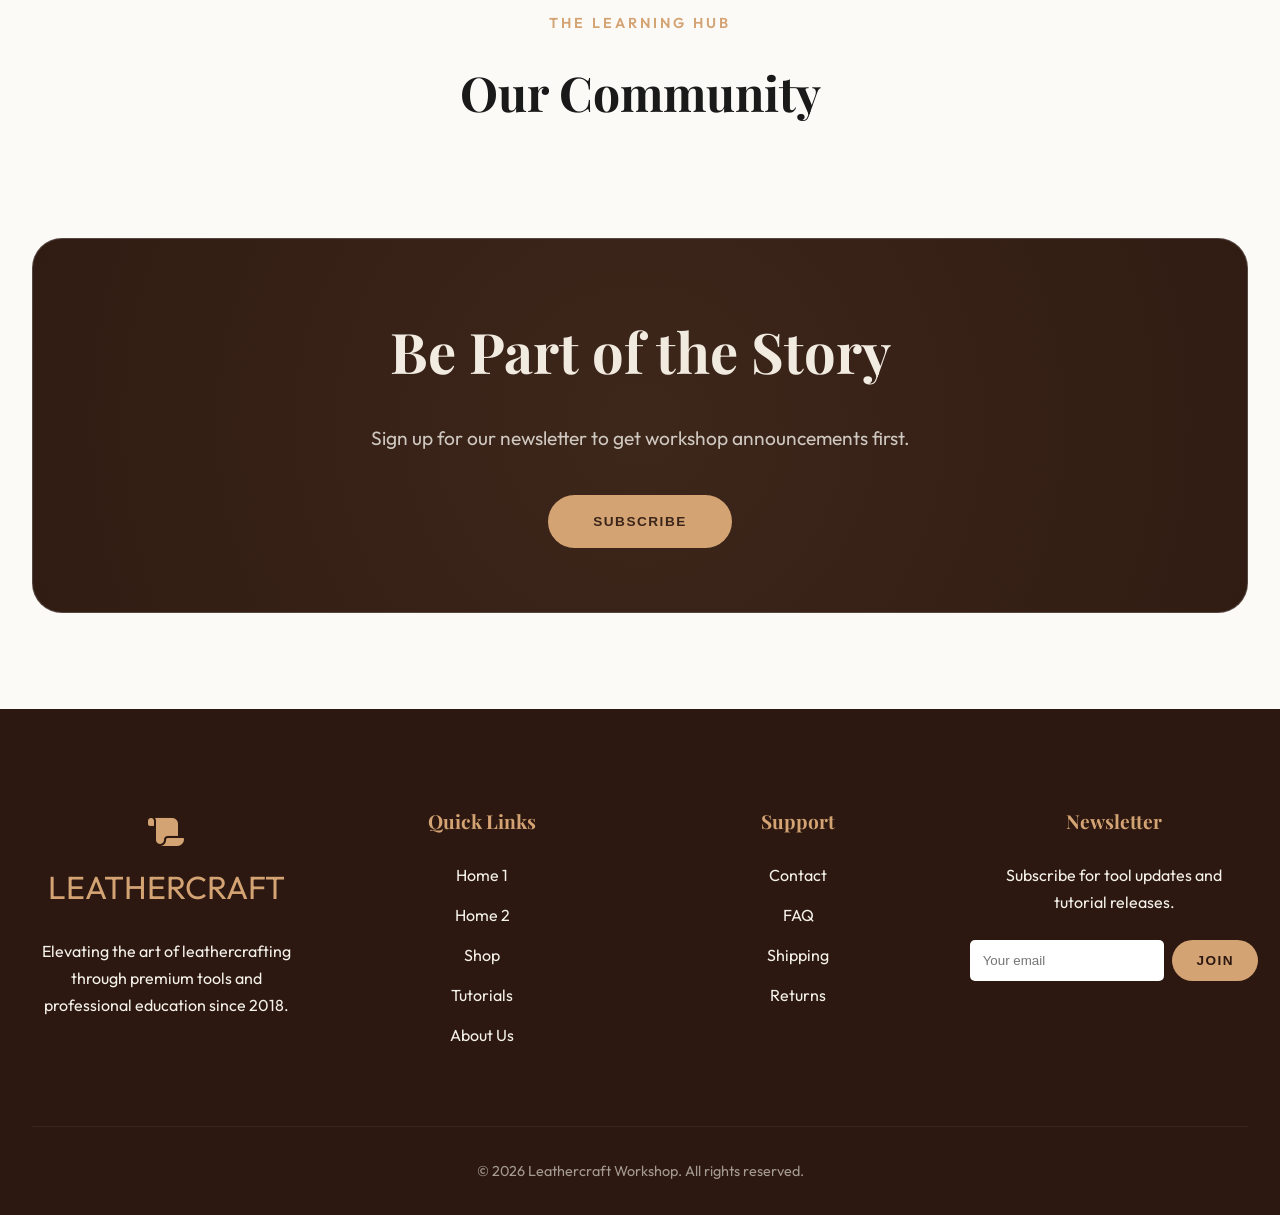
==== commit 132eba99: "correction" ====
--- a/about.html
+++ b/about.html
@@ -7,7 +7,8 @@
     <title>About Us | Leathercraft Workshop</title>
     <meta name="description"
         content="Learn about our workshop history, our team of expert craftsmen, and the community we've built around the art of leathercraft.">
-    <link rel="icon" type="image/svg+xml" href="assets/images/favicon.svg">
+    <link rel="icon" type="image/svg+xml" href="assets/images/favicon.svg?v=5">
+    <link rel="shortcut icon" href="assets/images/favicon.svg?v=5">
     <link rel="stylesheet" href="css/style.css">
     <link rel="stylesheet" href="https://cdnjs.cloudflare.com/ajax/libs/font-awesome/6.4.0/css/all.min.css">
 </head>
@@ -25,11 +26,11 @@
                     <li><a href="tutorials.html" class="nav-link">Tutorials</a></li>
                     <li><a href="about.html" class="nav-link active">About</a></li>
                     <li><a href="contact.html" class="nav-link">Contact</a></li>
+                    <div class="mobile-auth-links">
+                        <a href="login.html" class="btn-nav-login">Login</a>
+                        <a href="signup.html" class="btn-nav-signup">Sign Up</a>
+                    </div>
                 </ul>
-                <div class="mobile-auth-links">
-                    <a href="login.html" class="btn-nav-login">Login</a>
-                    <a href="signup.html" class="btn-nav-signup">Sign Up</a>
-                </div>
             </nav>
             <div class="auth-nav">
                 <a href="login.html" class="btn-nav-login">Login</a>
@@ -69,7 +70,7 @@
                 </div>
 
                 <div class="card-grid">
-                    <article class="card reveal" style="padding: 2.5rem; text-align: left;">
+                    <article class="card reveal" style="padding: 2.5rem;">
                         <i class="fas fa-history"
                             style="font-size: 2rem; color: var(--accent); margin-bottom: 1.5rem;"></i>
                         <h3>History</h3>
--- a/css/style.css
+++ b/css/style.css
@@ -26,11 +26,14 @@
 body.dark-theme {
     --bg-color: var(--bg-dark);
     --text-color: var(--text-light);
-    --header-bg: rgba(18, 12, 10, 0.95);
-    --card-bg: #1A120F;
+    --header-bg: rgba(18, 12, 10, 0.98);
+    --card-bg: #1e1614;
     --nav-link-color: var(--text-light);
-    --glass: rgba(0, 0, 0, 0.3);
-    --glass-border: rgba(255, 255, 255, 0.1);
+    --glass: rgba(0, 0, 0, 0.5);
+    --glass-border: rgba(255, 255, 255, 0.15);
+    --bg-light: var(--bg-dark);
+    /* Override light sections in dark mode */
+    --accent-dim: rgba(212, 163, 115, 0.1);
 }
 
 * {
@@ -159,6 +162,7 @@
 .hamburger {
     display: none;
     cursor: pointer;
+    margin-left: 1.5rem;
 }
 
 .hamburger span {
@@ -171,7 +175,7 @@
 }
 
 /* Hide mobile auth links on desktop */
-.mobile-auth-links {
+.nav-menu .mobile-auth-links {
     display: none;
 }
 
@@ -295,12 +299,12 @@
 
 /* --- Sections --- */
 section {
-    padding: 8rem 0;
+    padding: 6rem 0;
 }
 
 .section-header {
     text-align: center;
-    margin-bottom: 5rem;
+    margin-bottom: 3.5rem;
 }
 
 .section-header span {
@@ -340,6 +344,19 @@
     box-shadow: var(--shadow);
 }
 
+.dark-theme .card {
+    background: var(--card-bg);
+    border: 1px solid var(--glass-border);
+}
+
+.dark-theme .card h3 {
+    color: var(--accent);
+}
+
+.dark-theme .card p {
+    color: #bbb;
+}
+
 .card-img {
     height: 200px;
     overflow: hidden;
@@ -423,20 +440,24 @@
     margin-bottom: 2.5rem;
 }
 
-/* --- CTA Box --- */
 .cta-box-section {
-    padding: 4rem 0;
+    padding: 2.5rem 0 0;
+    /* Reduced top, removed bottom padding */
 }
 
 .cta-box {
     background: var(--primary);
     border-radius: 30px;
-    padding: 6rem 4rem;
+    padding: 4rem 3rem;
     color: var(--text-light);
     text-align: center;
     position: relative;
     overflow: hidden;
     border: 1px solid var(--glass-border);
+}
+
+.dark-theme .cta-box {
+    background: var(--primary-light);
 }
 
 .cta-box::before {
@@ -468,14 +489,39 @@
 }
 
 /* --- Tutorials --- */
-.tutorial-card {
-    display: flex;
-    flex-direction: column;
-    gap: 0;
-}
-
 .tutorial-card .card-img {
     height: 180px;
+}
+
+.dark-theme #beginner-guides,
+.dark-theme #our-workshop,
+.dark-theme #our-team,
+.dark-theme #our-community,
+.dark-theme #location,
+.dark-theme #materials-section,
+.dark-theme #contact-intro,
+.dark-theme #location-section {
+    background-color: var(--bg-dark) !important;
+}
+
+.dark-theme .contact-info-item h4 {
+    color: var(--accent) !important;
+}
+
+.dark-theme .contact-info-item p {
+    color: var(--text-light) !important;
+}
+
+.dark-theme .contact-info-item i {
+    color: var(--accent) !important;
+}
+
+.dark-theme .section-header h2 {
+    color: var(--text-light) !important;
+}
+
+.dark-theme .section-header span {
+    color: var(--accent) !important;
 }
 
 /* --- About Section --- */
@@ -542,6 +588,11 @@
     box-shadow: var(--shadow);
 }
 
+.dark-theme .contact-container {
+    background: var(--card-bg);
+    border: 1px solid var(--glass-border);
+}
+
 .contact-info {
     display: flex;
     flex-direction: column;
@@ -598,6 +649,17 @@
     box-shadow: 0 0 0 4px rgba(212, 163, 115, 0.1);
 }
 
+.dark-theme .form-group label {
+    color: var(--text-light);
+}
+
+.dark-theme .form-group input,
+.dark-theme .form-group textarea {
+    background: rgba(255, 255, 255, 0.05);
+    border-color: var(--glass-border);
+    color: var(--text-light);
+}
+
 /* --- Footer --- */
 footer {
     background: var(--primary);
@@ -750,20 +812,6 @@
 
 /* --- Responsive --- */
 @media (max-width: 1024px) {
-    .contact-container {
-        grid-template-columns: 1fr;
-    }
-
-    .about-section {
-        flex-direction: column;
-    }
-
-    .footer-grid {
-        grid-template-columns: repeat(2, 1fr);
-    }
-}
-
-@media (max-width: 768px) {
     .nav-menu {
         position: fixed;
         top: 0;
@@ -771,7 +819,7 @@
         width: 100%;
         max-width: 320px;
         height: 100vh;
-        background: var(--primary);
+        background: var(--header-bg);
         flex-direction: column;
         justify-content: flex-start;
         align-items: center;
@@ -779,6 +827,11 @@
         transition: 0.5s;
         overflow-y: auto;
         z-index: 999;
+        box-shadow: -10px 0 30px rgba(0, 0, 0, 0.1);
+    }
+
+    .dark-theme .nav-menu {
+        background: var(--bg-dark);
     }
 
     .nav-menu.active {
@@ -792,7 +845,7 @@
     }
 
     .nav-link {
-        color: var(--text-light) !important;
+        color: var(--text-color) !important;
         font-size: 1.1rem;
         display: block;
         padding: 0.8rem 1rem;
@@ -802,6 +855,47 @@
         display: block;
         z-index: 1001;
     }
+
+    .auth-nav {
+        display: none;
+    }
+
+    .nav-menu .mobile-auth-links {
+        display: flex;
+        flex-direction: column;
+        gap: 1rem;
+        margin-top: 2rem;
+        padding-top: 2rem;
+        border-top: 1px solid var(--glass-border);
+        width: 100%;
+    }
+
+    .nav-menu .mobile-auth-links a {
+        display: block;
+        padding: 1rem;
+        border-radius: 12px;
+        font-weight: 600;
+        text-align: center;
+        transition: var(--transition);
+    }
+
+    .nav-menu .mobile-auth-links .btn-nav-login {
+        border: 1px solid var(--accent);
+        color: var(--accent);
+    }
+
+    .nav-menu .mobile-auth-links .btn-nav-signup {
+        background: var(--accent);
+        color: var(--primary);
+    }
+
+    .contact-container {
+        grid-template-columns: 1fr;
+    }
+}
+
+@media (max-width: 768px) {
+
 
     .hero-content h1 {
         font-size: 3.5rem;
@@ -837,51 +931,7 @@
         height: 180px;
     }
 
-    /* Hide auth-nav on mobile - buttons will be in hamburger menu */
-    .auth-nav {
-        display: none;
-    }
-
-    /* Style auth links inside mobile menu */
-    .nav-menu .mobile-auth-links {
-        display: flex;
-        flex-direction: column;
-        gap: 0.8rem;
-        margin-top: 1.5rem;
-        padding-top: 1.5rem;
-        border-top: 1px solid rgba(255, 255, 255, 0.2);
-        width: 100%;
-    }
-
-    .nav-menu .mobile-auth-links a {
-        color: var(--text-light);
-        font-weight: 600;
-        font-size: 1rem;
-        text-align: center;
-        padding: 0.9rem 1.5rem;
-        border-radius: 8px;
-        transition: var(--transition);
-        display: block;
-    }
-
-    .nav-menu .mobile-auth-links .btn-nav-login {
-        background: transparent;
-        border: 2px solid var(--accent);
-        color: var(--accent);
-    }
-
-    .nav-menu .mobile-auth-links .btn-nav-signup {
-        background: var(--accent);
-        color: var(--primary);
-        text-transform: uppercase;
-        letter-spacing: 1px;
-        font-weight: 700;
-    }
-
-    .nav-menu .mobile-auth-links a:hover {
-        opacity: 0.9;
-        transform: translateY(-2px);
-    }
+
 
     /* Prevent horizontal scroll on mobile */
     body {
@@ -958,6 +1008,11 @@
     animation: fadeInUp 0.8s ease;
 }
 
+.dark-theme .auth-container {
+    background: var(--card-bg);
+    border: 1px solid var(--glass-border);
+}
+
 .auth-header {
     text-align: center;
     margin-bottom: 2.5rem;
@@ -969,8 +1024,16 @@
     margin-bottom: 0.5rem;
 }
 
+.dark-theme .auth-header h2 {
+    color: var(--accent);
+}
+
 .auth-header p {
     color: #666;
+}
+
+.dark-theme .auth-header p {
+    color: #bbb;
 }
 
 .password-input-wrapper {
@@ -1025,8 +1088,12 @@
     display: flex;
     align-items: center;
     gap: 1rem;
-    margin-bottom: 1.5rem;
+    margin-bottom: 2rem;
     color: #999;
+}
+
+.dark-theme .social-divider {
+    color: #666;
 }
 
 .social-divider::before,
@@ -1037,6 +1104,11 @@
     flex: 1;
 }
 
+.dark-theme .social-divider::before,
+.dark-theme .social-divider::after {
+    background: var(--glass-border);
+}
+
 .social-btns {
     display: flex;
     gap: 1rem;
@@ -1047,19 +1119,31 @@
     display: flex;
     align-items: center;
     justify-content: center;
-    gap: 0.8rem;
-    padding: 0.8rem;
+    gap: 1rem;
+    padding: 1rem;
     border: 1px solid #ddd;
-    border-radius: 12px;
+    border-radius: 16px;
     font-weight: 500;
-    font-size: 0.9rem;
+    font-size: 0.95rem;
     background: #fff;
     cursor: pointer;
     transition: var(--transition);
 }
 
+.dark-theme .social-btn {
+    background: var(--card-bg);
+    border-color: var(--glass-border);
+    color: var(--text-light);
+}
+
 .social-btn:hover {
     background: #f8f8f8;
+    border-color: var(--accent);
+    transform: translateY(-3px);
+}
+
+.dark-theme .social-btn:hover {
+    background: var(--glass);
     border-color: var(--accent);
 }
 
@@ -1138,6 +1222,66 @@
     background: var(--text-light);
     color: var(--primary);
     transform: translateY(-2px);
+}
+
+.dark-theme .auth-options label {
+    color: #bbb !important;
+}
+
+.dark-theme .auth-header p,
+.dark-theme .auth-footer,
+.dark-theme .auth-footer p {
+    color: #bbb !important;
+}
+
+.dark-theme .auth-header h2 {
+    color: var(--accent) !important;
+}
+
+/* Background overrides for sections with inline bg-alt color */
+.dark-theme .bg-alt {
+    background-color: #140e0c !important;
+}
+
+.dark-theme .product-card h3 {
+    color: var(--accent) !important;
+}
+
+.dark-theme .product-price {
+    color: var(--gold) !important;
+}
+
+/* Fix for buttons that might have hardcoded dark text */
+.dark-theme .btn-primary {
+    color: var(--primary) !important;
+    background: var(--accent) !important;
+}
+
+.dark-theme .btn-secondary {
+    color: var(--text-light) !important;
+    border-color: var(--text-light) !important;
+}
+
+.dark-theme .btn-secondary:hover {
+    background: var(--text-light) !important;
+    color: var(--primary) !important;
+}
+
+/* Ensure all p and span with hardcoded #666 or #999 are visible */
+.dark-theme p[style*="color: #666"],
+.dark-theme p[style*="color: #999"],
+.dark-theme div[style*="color: #666"],
+.dark-theme span[style*="color: #999"],
+.dark-theme label[style*="color: #555"] {
+    color: #bbb !important;
+}
+
+.dark-theme p[style*="color: #ccc"] {
+    color: #eee !important;
+}
+
+.dark-theme i[style*="color: #000"] {
+    color: var(--text-light) !important;
 }
 
 /* Responsive auth */
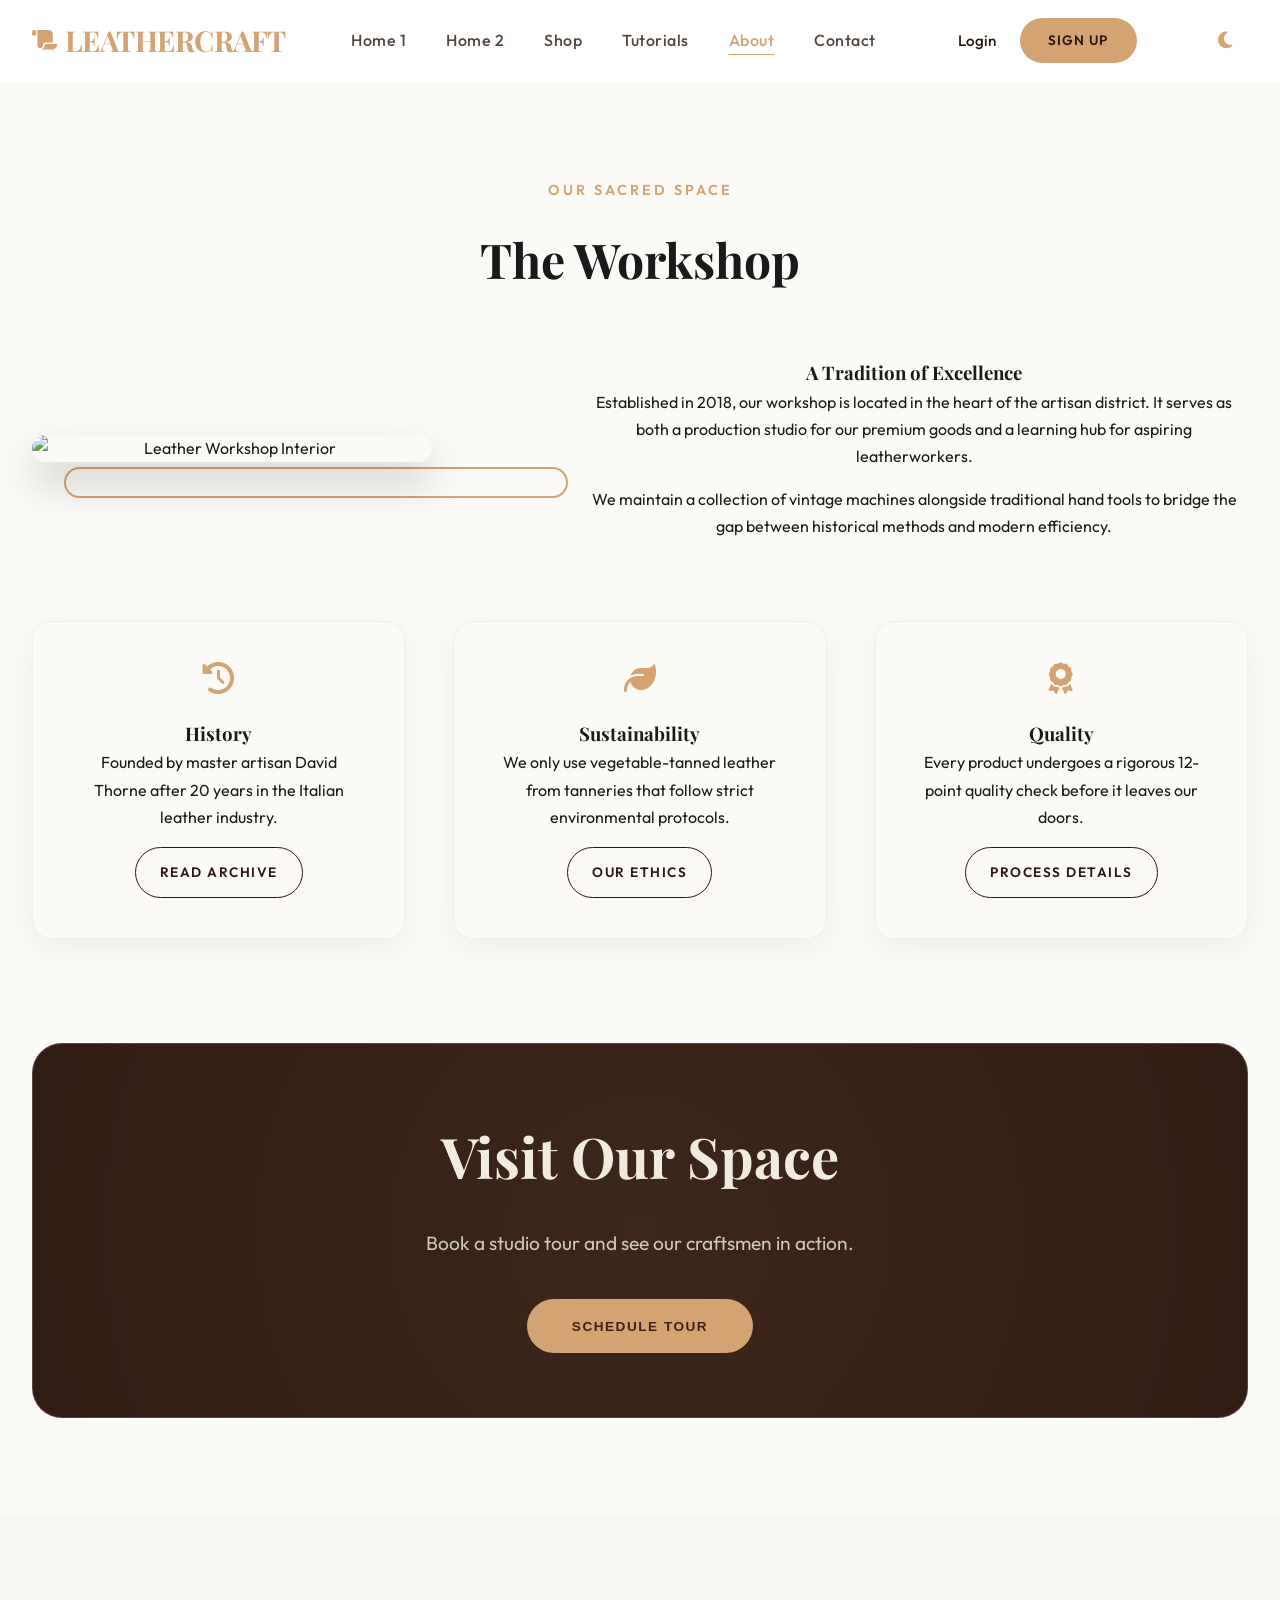
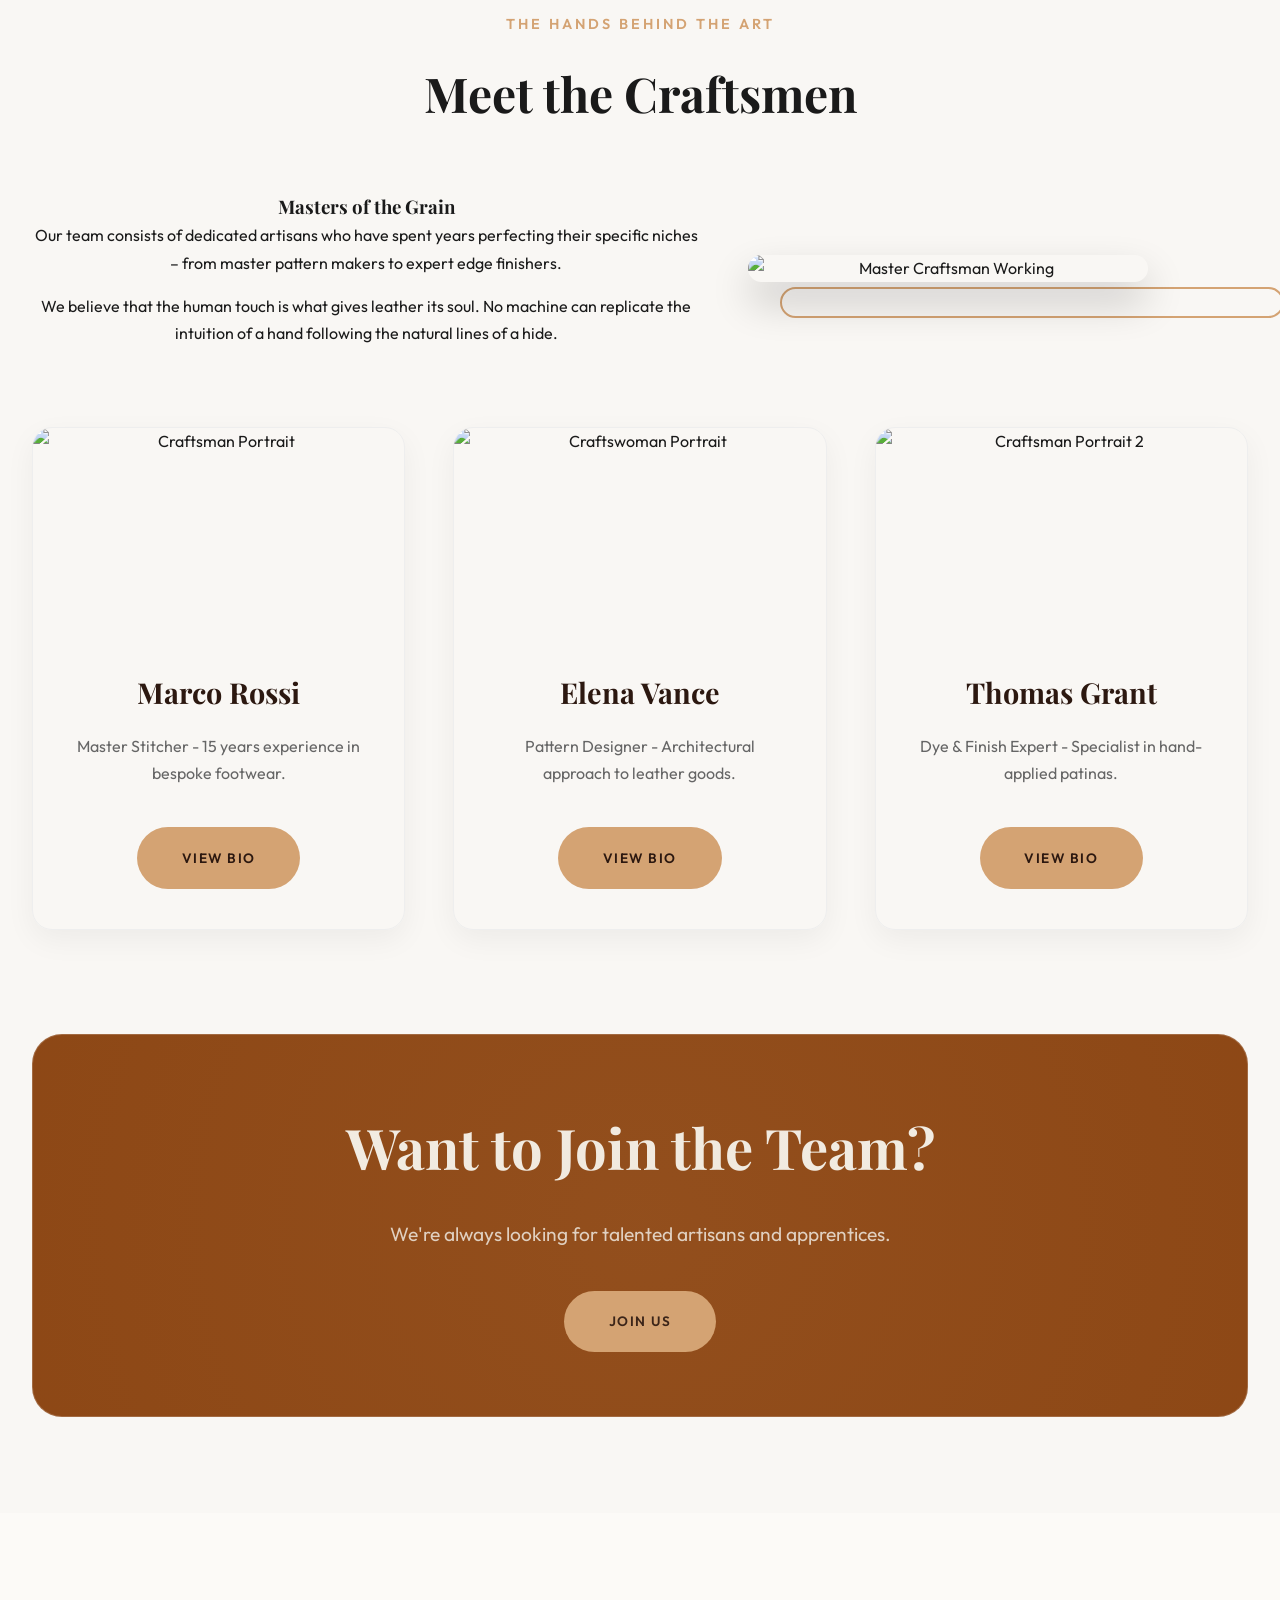
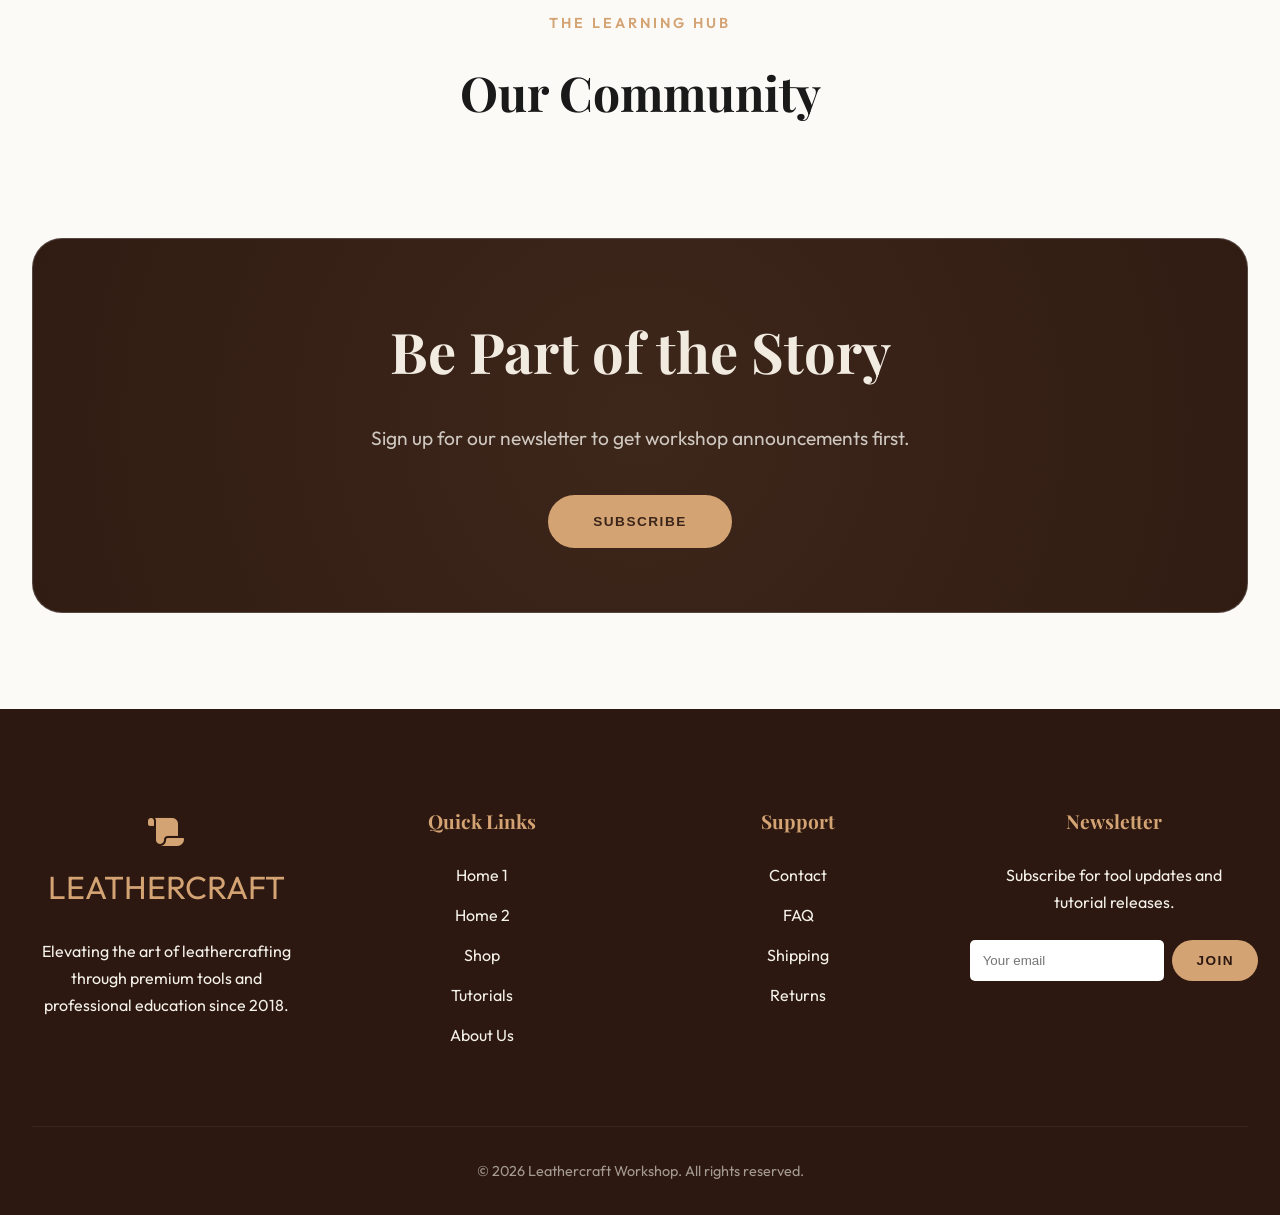
==== commit 829d556b: "login" ====
--- a/about.html
+++ b/about.html
@@ -35,10 +35,10 @@
             <div class="auth-nav">
                 <a href="login.html" class="btn-nav-login">Login</a>
                 <a href="signup.html" class="btn-nav-signup">Sign Up</a>
-                <button id="theme-toggle" class="theme-toggle">
-                    <i class="fas fa-moon"></i>
-                </button>
-            </div>
+            </div>
+            <button id="theme-toggle" class="theme-toggle">
+                <i class="fas fa-moon"></i>
+            </button>
             <div class="hamburger" id="hamburger">
                 <span></span><span></span><span></span>
             </div>
--- a/css/style.css
+++ b/css/style.css
@@ -860,6 +860,11 @@
         display: none;
     }
 
+    .theme-toggle {
+        display: flex;
+        margin-right: 1rem;
+    }
+
     .nav-menu .mobile-auth-links {
         display: flex;
         flex-direction: column;
@@ -1185,7 +1190,6 @@
     color: var(--accent);
     font-size: 1.2rem;
     transition: var(--transition);
-    margin-left: 1rem;
 }
 
 .theme-toggle:hover {
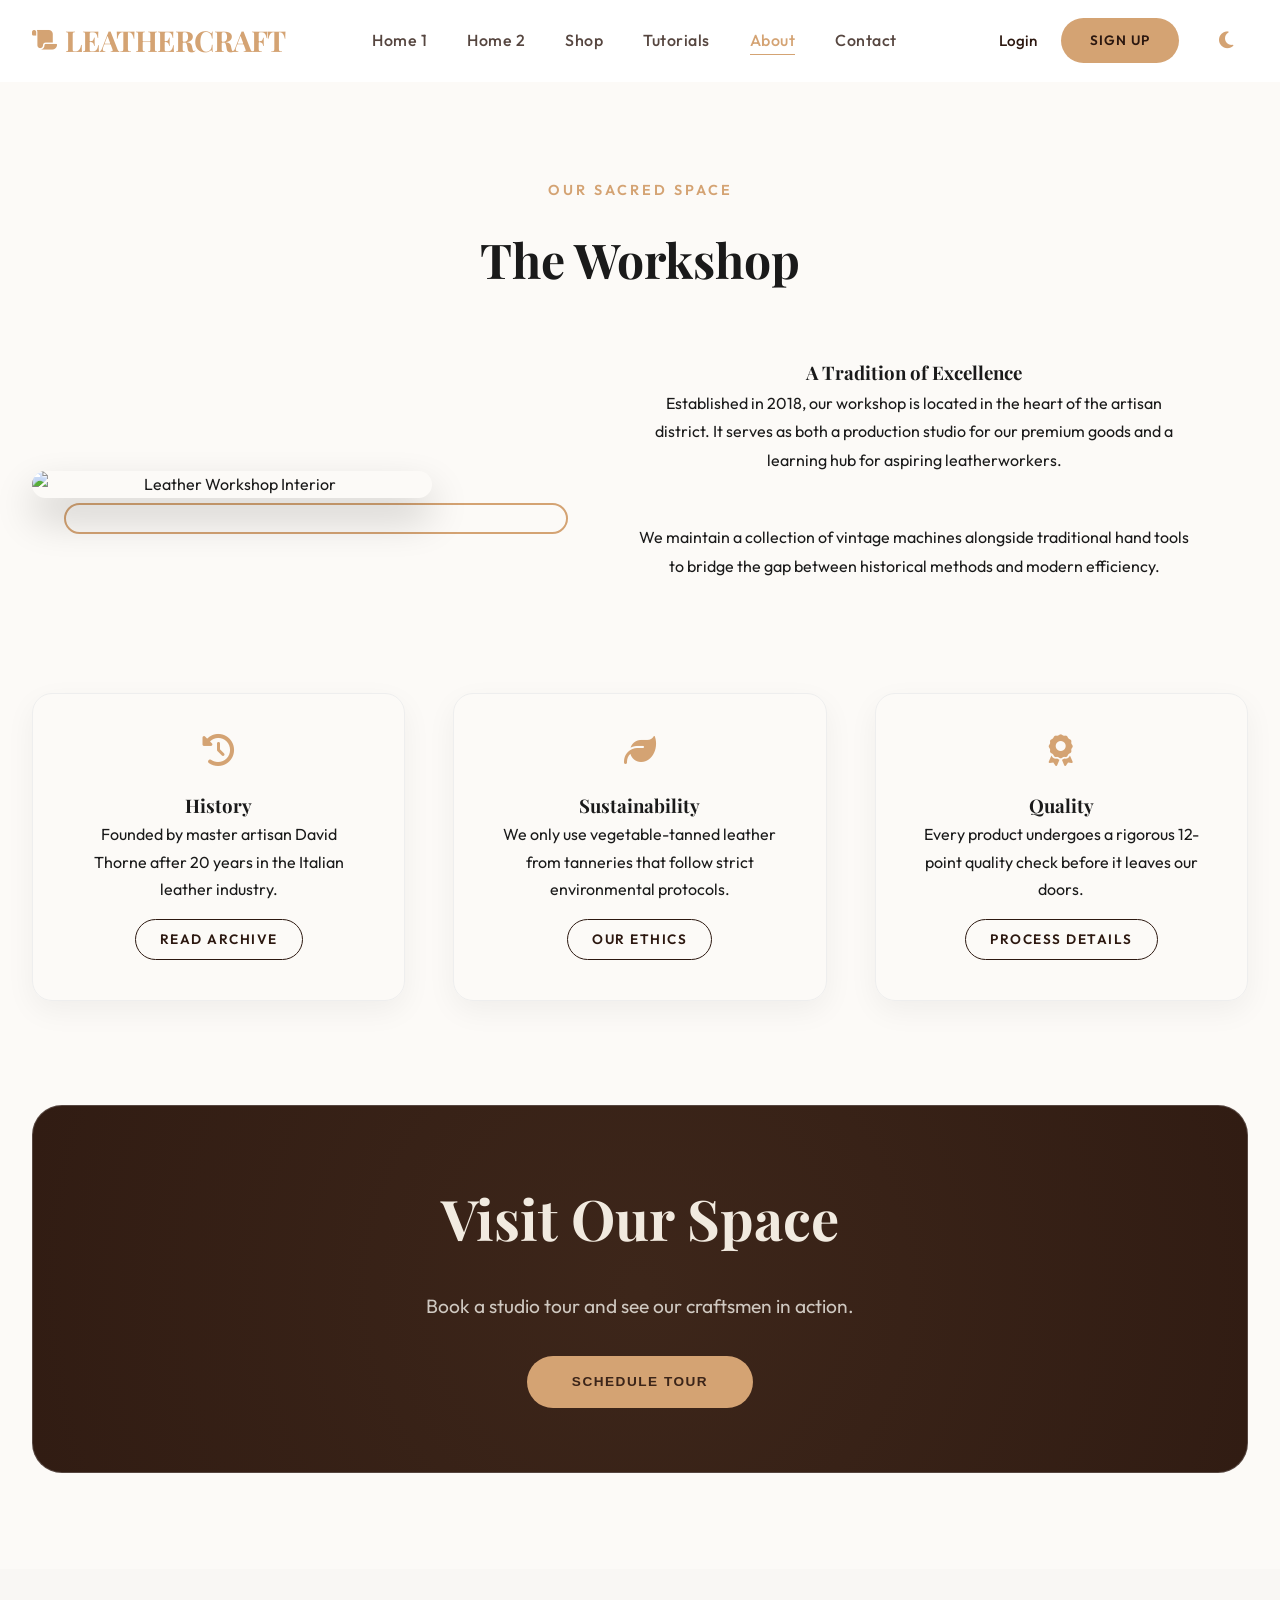
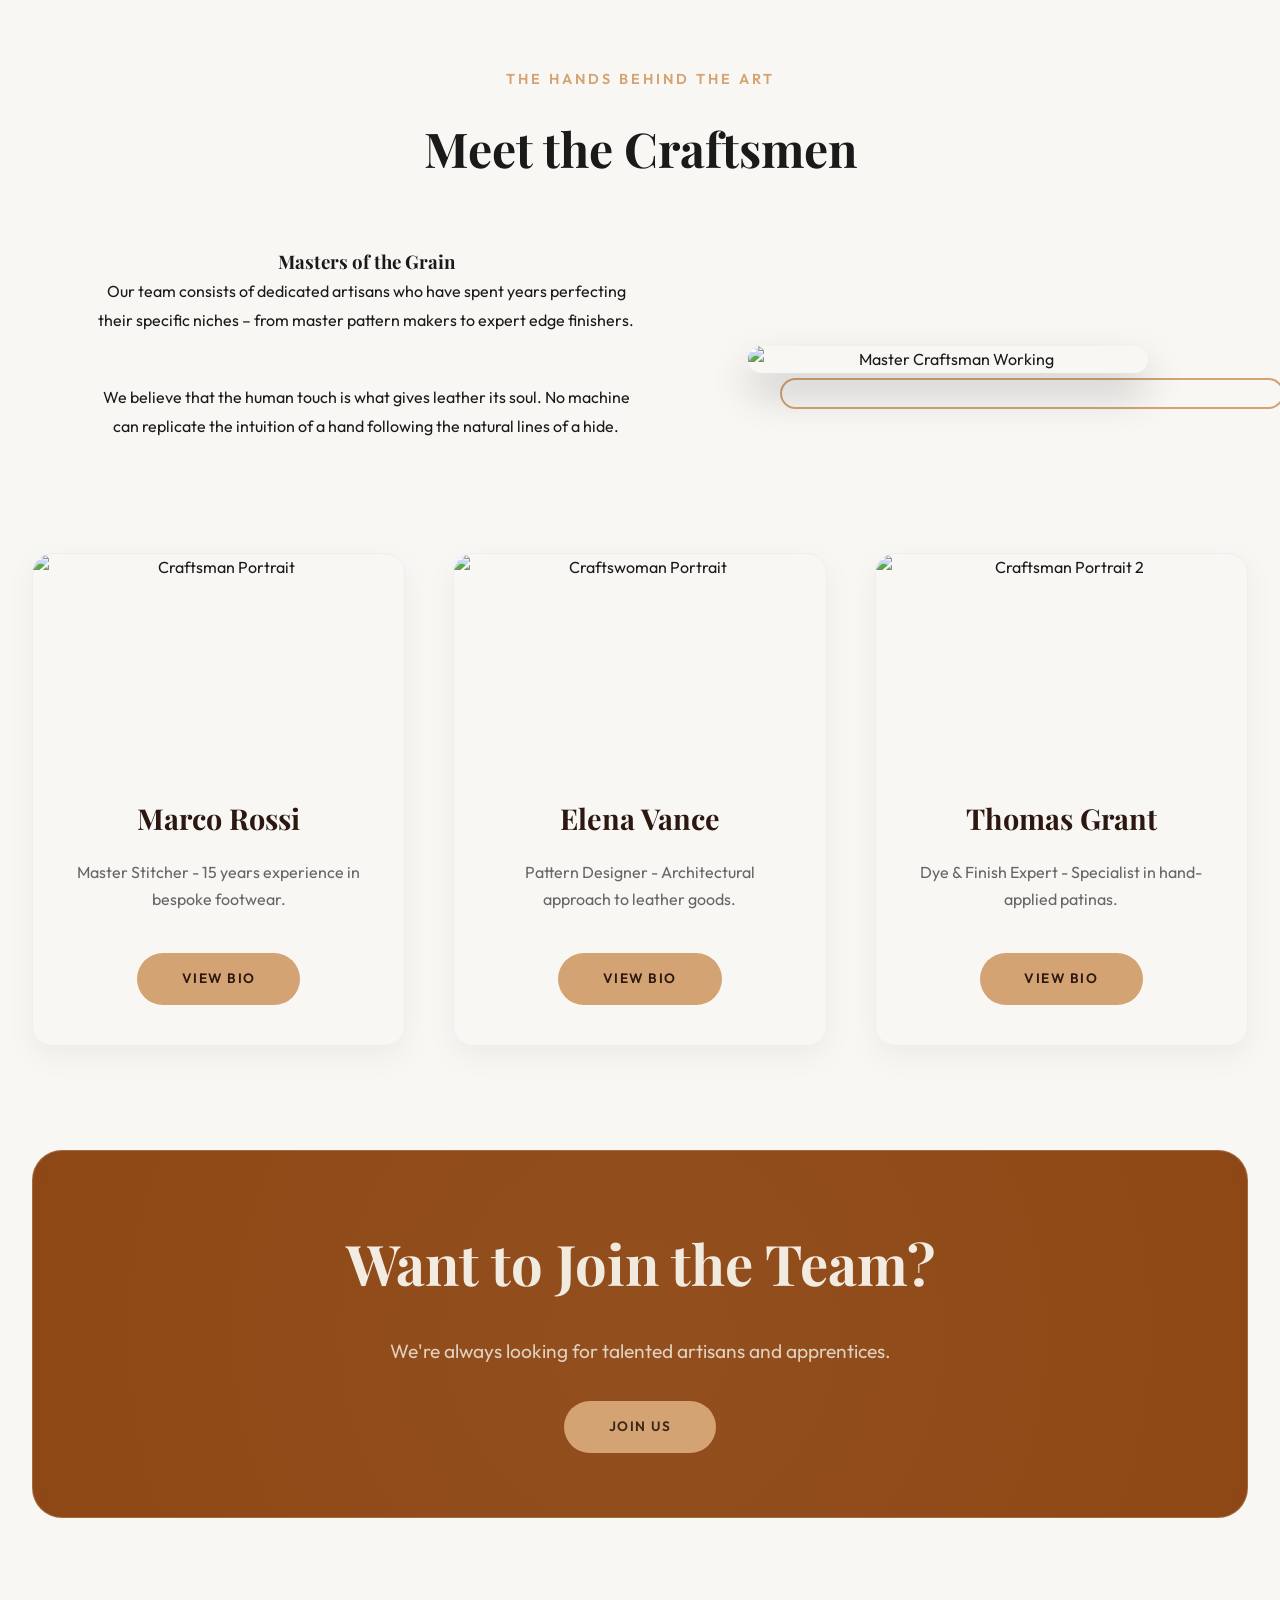
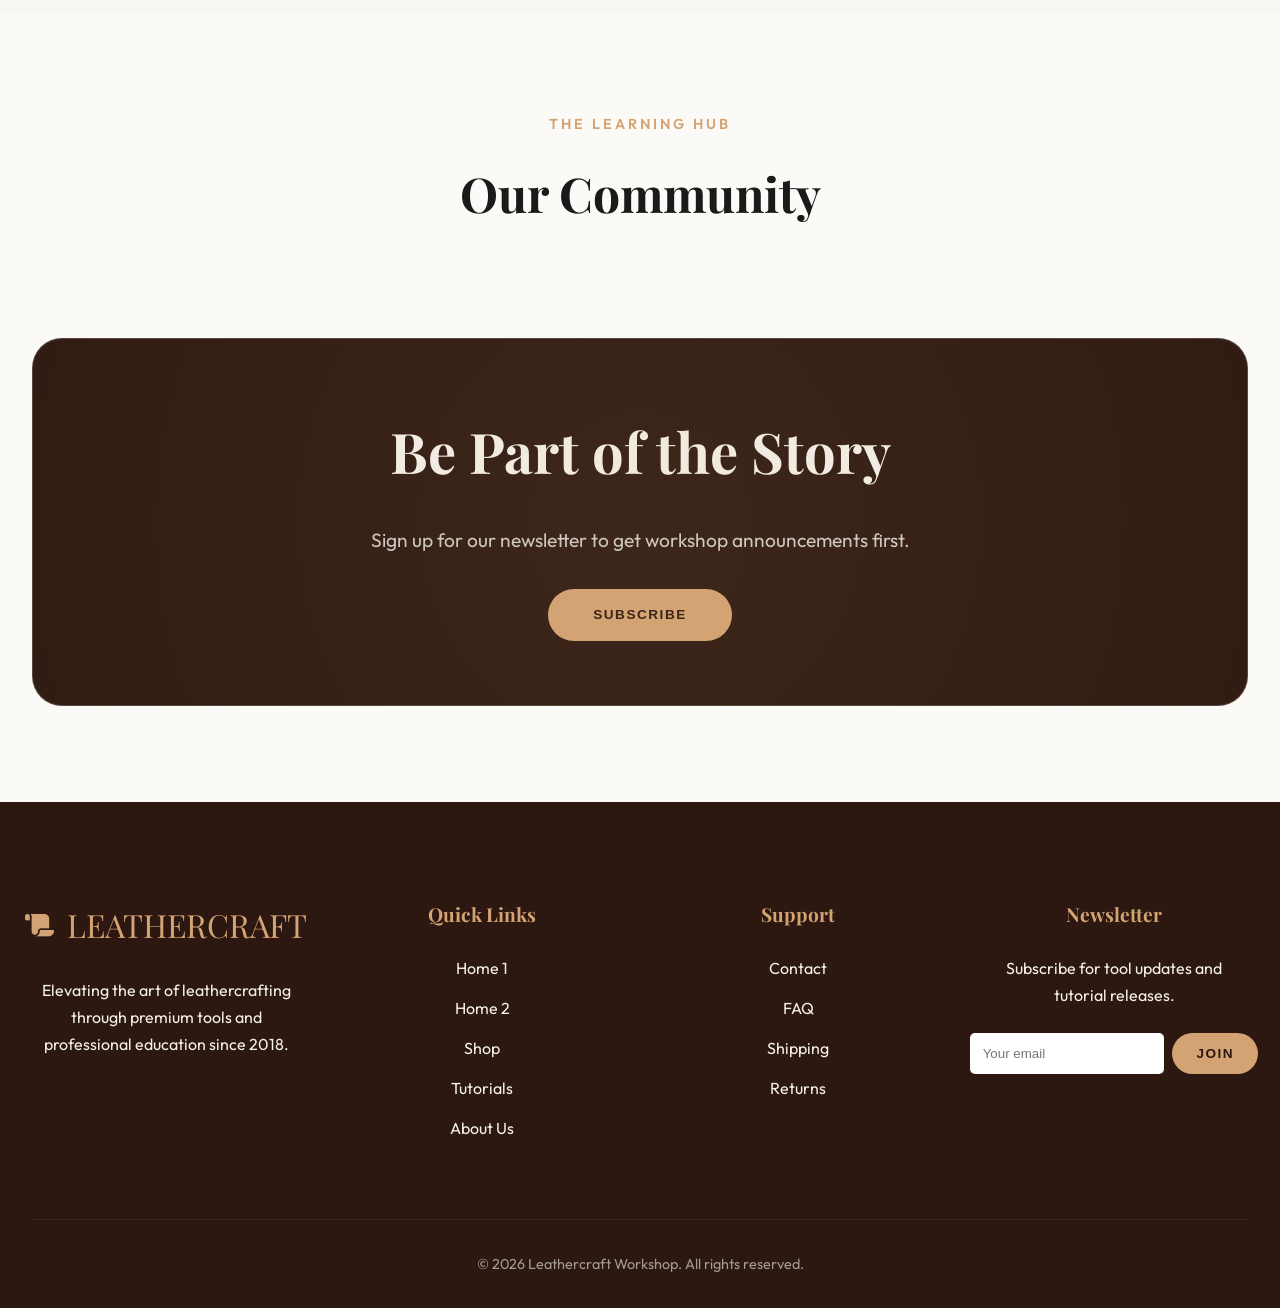
==== commit 011cbe5d: "corrections" ====
--- a/about.html
+++ b/about.html
@@ -35,10 +35,10 @@
             <div class="auth-nav">
                 <a href="login.html" class="btn-nav-login">Login</a>
                 <a href="signup.html" class="btn-nav-signup">Sign Up</a>
-            </div>
-            <button id="theme-toggle" class="theme-toggle">
-                <i class="fas fa-moon"></i>
-            </button>
+                <button id="theme-toggle" class="theme-toggle">
+                    <i class="fas fa-moon"></i>
+                </button>
+            </div>
             <div class="hamburger" id="hamburger">
                 <span></span><span></span><span></span>
             </div>
--- a/css/style.css
+++ b/css/style.css
@@ -45,6 +45,8 @@
 
 html {
     scroll-behavior: smooth;
+    overflow-x: hidden;
+    width: 100%;
 }
 
 body {
@@ -53,8 +55,10 @@
     color: var(--text-color);
     line-height: 1.7;
     overflow-x: hidden;
+    width: 100%;
     transition: background-color 0.5s ease, color 0.5s ease;
     text-align: center;
+    position: relative;
     /* Global center alignment */
 }
 
@@ -188,7 +192,6 @@
     align-items: center;
     position: relative;
     color: var(--text-light);
-    overflow: hidden;
 }
 
 .hero-bg {
@@ -198,6 +201,7 @@
     width: 100%;
     height: 100%;
     z-index: -1;
+    overflow: hidden;
 }
 
 .hero-bg::after {
@@ -254,15 +258,18 @@
 
 .hero-btns {
     display: flex;
+    flex-wrap: wrap;
     gap: 1.5rem;
+    justify-content: center;
     animation: fadeInUp 1s ease 0.4s forwards;
     opacity: 0;
-    justify-content: center;
 }
 
 /* --- Buttons --- */
 .btn {
-    display: inline-block;
+    display: inline-flex;
+    align-items: center;
+    justify-content: center;
     padding: 1.2rem 2.8rem;
     border-radius: 50px;
     font-weight: 600;
@@ -271,6 +278,7 @@
     letter-spacing: 1.5px;
     cursor: pointer;
     border: none;
+    line-height: 1;
     transition: var(--transition);
 }
 
@@ -325,7 +333,7 @@
 /* --- Cards --- */
 .card-grid {
     display: grid;
-    grid-template-columns: repeat(auto-fit, minmax(350px, 1fr));
+    grid-template-columns: repeat(auto-fit, minmax(min(100%, 280px), 1fr));
     gap: 3rem;
 }
 
@@ -337,6 +345,8 @@
     transition: var(--transition);
     position: relative;
     border: 1px solid #eee;
+    max-width: 100%;
+    width: 100%;
 }
 
 .card:hover {
@@ -489,6 +499,45 @@
 }
 
 /* --- Tutorials --- */
+.tutorial-grid {
+    display: grid;
+    grid-template-columns: repeat(3, 1fr);
+    gap: 2rem;
+}
+
+@media (max-width: 1024px) {
+    .tutorial-grid {
+        grid-template-columns: repeat(auto-fit, minmax(min(100%, 300px), 1fr));
+    }
+}
+
+@media (max-width: 768px) {
+    .tutorial-grid {
+        grid-template-columns: 1fr;
+    }
+}
+
+.tutorial-grid .card {
+    display: flex;
+    flex-direction: column;
+    height: 100%;
+}
+
+.tutorial-grid .card-content {
+    display: flex;
+    flex-direction: column;
+    flex-grow: 1;
+}
+
+.tutorial-grid .card-content p {
+    flex-grow: 1;
+}
+
+.tutorial-grid .btn {
+    margin-top: auto;
+    align-self: center;
+}
+
 .tutorial-card .card-img {
     height: 180px;
 }
@@ -568,13 +617,22 @@
 .about-img::after {
     content: '';
     position: absolute;
-    top: 2rem;
-    left: 2rem;
-    width: 100%;
-    height: 100%;
+    top: 1rem;
+    left: 1rem;
+    width: calc(100% - 1rem);
+    height: calc(100% - 1rem);
     border: 2px solid var(--accent);
     border-radius: 20px;
     z-index: -1;
+}
+
+@media (min-width: 1024px) {
+    .about-img::after {
+        top: 2rem;
+        left: 2rem;
+        width: 100%;
+        height: 100%;
+    }
 }
 
 /* --- Contact Section --- */
@@ -681,9 +739,18 @@
 }
 
 .footer-logo {
+    display: flex;
+    align-items: center;
+    justify-content: center;
+    gap: 0.8rem;
     font-size: 2rem;
+    font-family: 'Playfair Display', serif;
     color: var(--accent);
     margin-bottom: 1.5rem;
+}
+
+.footer-logo i {
+    font-size: 1.6rem;
 }
 
 .footer-col h4 {
@@ -801,13 +868,72 @@
 }
 
 /* Layout Helpers */
-.row-reverse {
-    flex-direction: row-reverse;
+@media (min-width: 1024px) {
+    .row-reverse {
+        flex-direction: row-reverse;
+    }
 }
 
 .bg-alt {
     background-color: #f5f1eb;
     /* Subtle earthy tone */
+}
+
+/* Materials Section Grid Stacking */
+.materials-grid-section {
+    display: flex;
+    flex-direction: column;
+    align-items: center;
+    gap: 1.5rem;
+}
+
+.materials-grid-section .about-text,
+.materials-grid-section .about-img {
+    width: 100%;
+    flex: none;
+    max-width: 600px;
+}
+
+@media (min-width: 1024px) {
+    .materials-grid-section {
+        display: grid;
+        grid-template-columns: 1fr 1fr;
+        grid-template-areas:
+            "img header"
+            "img content";
+        gap: 1rem 4rem;
+        align-items: center;
+        text-align: left;
+        max-width: 1300px;
+    }
+
+    .materials-grid-section .img-part {
+        grid-area: img;
+    }
+
+    .materials-grid-section .header-part {
+        grid-area: header;
+        align-self: end;
+        padding-bottom: 0.5rem;
+    }
+
+    .materials-grid-section .content-part {
+        grid-area: content;
+        align-self: start;
+        padding-top: 0.5rem;
+    }
+
+    .materials-grid-section .header-part h3,
+    .materials-grid-section .content-part p {
+        text-align: left;
+        margin-left: 0;
+        margin-right: auto;
+    }
+
+    .materials-grid-section .content-part .btn {
+        margin-left: 0 !important;
+        margin-right: auto !important;
+    }
 }
 
 /* --- Responsive --- */
@@ -823,11 +949,28 @@
         flex-direction: column;
         justify-content: flex-start;
         align-items: center;
-        padding: 100px 2rem 2rem;
+        padding: 30px 1.5rem 1rem;
         transition: 0.5s;
-        overflow-y: auto;
+        overflow: hidden;
         z-index: 999;
         box-shadow: -10px 0 30px rgba(0, 0, 0, 0.1);
+        gap: 0 !important;
+    }
+
+    section,
+    footer,
+    .container {
+        width: 100%;
+        max-width: 100vw;
+        overflow-x: hidden;
+    }
+
+    /* Join CTA Section & Footer Padding for Tablets */
+    .cta-box-section,
+    .cta-section,
+    footer {
+        padding-left: 2rem !important;
+        padding-right: 2rem !important;
     }
 
     .dark-theme .nav-menu {
@@ -841,47 +984,72 @@
     .nav-menu li {
         width: 100%;
         text-align: center;
-        margin: 0.5rem 0;
+        margin: 0;
+        border: none !important;
     }
 
     .nav-link {
         color: var(--text-color) !important;
-        font-size: 1.1rem;
+        font-size: 0.9rem;
         display: block;
-        padding: 0.8rem 1rem;
+        padding: 0.25rem 1rem;
+        border: none !important;
     }
 
     .hamburger {
         display: block;
         z-index: 1001;
+        margin-left: 0.8rem;
     }
 
     .auth-nav {
-        display: none;
+        display: none !important;
     }
 
     .theme-toggle {
         display: flex;
-        margin-right: 1rem;
+        margin-left: auto;
+        margin-right: 0.5rem;
+    }
+
+    .hero {
+        padding-top: 7rem !important;
+    }
+
+    .hero-btns {
+        flex-wrap: wrap;
+        justify-content: center;
+        gap: 1rem;
+    }
+
+    .hero-btns .btn {
+        min-width: 200px;
+        flex: 1;
+        max-width: 250px;
     }
 
     .nav-menu .mobile-auth-links {
-        display: flex;
-        flex-direction: column;
-        gap: 1rem;
-        margin-top: 2rem;
-        padding-top: 2rem;
+        display: flex !important;
+        flex-direction: row;
+        gap: 0.8rem;
+        margin-top: 0.3rem;
+        padding-top: 0.5rem;
         border-top: 1px solid var(--glass-border);
         width: 100%;
+        justify-content: center;
+        visibility: visible !important;
+        opacity: 1 !important;
     }
 
     .nav-menu .mobile-auth-links a {
-        display: block;
-        padding: 1rem;
+        flex: 1;
+        max-width: 140px;
+        padding: 0.5rem;
         border-radius: 12px;
         font-weight: 600;
         text-align: center;
         transition: var(--transition);
+        font-size: 0.85rem;
     }
 
     .nav-menu .mobile-auth-links .btn-nav-login {
@@ -896,14 +1064,113 @@
 
     .contact-container {
         grid-template-columns: 1fr;
-    }
-}
-
+        padding: 2rem;
+        gap: 2rem;
+    }
+
+    /* Responsive card grids for tablets */
+    .card-grid {
+        grid-template-columns: repeat(auto-fit, minmax(min(100%, 250px), 1fr));
+        gap: 2rem;
+    }
+
+    .product-grid {
+        grid-template-columns: repeat(auto-fit, minmax(280px, 1fr));
+        gap: 2rem;
+    }
+
+    /* Responsive about image for tablets */
+    .about-img img {
+        max-height: 280px;
+        max-width: 100%;
+        width: 100%;
+        object-fit: cover;
+    }
+
+    .about-img {
+        max-width: 100%;
+        flex: 1;
+    }
+
+    /* Responsive Meet the Craftsmen section for tablets */
+    #our-team .about-section {
+        flex-direction: column !important;
+        text-align: center;
+    }
+
+    #our-team .about-section .about-img {
+        order: 2;
+        margin: 2rem 0;
+    }
+
+    #our-team .about-section .about-text {
+        order: 3;
+        text-align: center;
+    }
+
+    #our-team .section-header {
+        order: 1;
+        text-align: center;
+    }
+}
+
+/* Vertical Spacing for Buttons (All Views) */
+.about-text p,
+.hero-content p,
+.cta-box p,
+.section-header p {
+    margin-bottom: 2rem;
+}
+
+/* Desktop and Tablet layout for better text readability */
+@media (min-width: 769px) {
+
+    .about-text p,
+    .hero-content p,
+    .section-header p,
+    .cta-box p {
+        max-width: 550px;
+        margin-left: auto !important;
+        margin-right: auto !important;
+        line-height: 1.8;
+        text-align: center;
+    }
+}
+
+/* Tablet specific styles */
 @media (max-width: 768px) {
-
+    .footer-col {
+        padding: 0 1rem;
+    }
+
+    .footer-grid {
+        gap: 2rem;
+        margin-bottom: 3rem;
+    }
+
+    .auth-nav {
+        display: none !important;
+    }
+
+    .hero {
+        min-height: 40vh;
+        padding: 8rem 0 4rem 0 !important;
+    }
 
     .hero-content h1 {
         font-size: 3.5rem;
+        margin-top: 1rem;
+    }
+
+    .hero-btns {
+        flex-direction: column;
+        align-items: center;
+        gap: 1rem;
+    }
+
+    .hero-btns .btn {
+        width: 100%;
+        max-width: 280px;
     }
 
     .section-header h2 {
@@ -915,11 +1182,6 @@
     }
 
     /* Mobile Image Resizing */
-    .hero {
-        min-height: 40vh;
-        padding: 4rem 0;
-    }
-
     .card-img {
         height: 180px;
     }
@@ -930,13 +1192,31 @@
 
     .about-img img {
         max-height: 250px;
+        max-width: 100%;
+        width: 100%;
+        object-fit: cover;
+    }
+
+    .about-img {
+        max-width: 100%;
+        flex: 1;
     }
 
     .tutorial-card .card-img {
         height: 180px;
     }
 
-
+    /* Responsive card grids */
+    .card-grid {
+        grid-template-columns: 1fr;
+        gap: 2rem;
+    }
+
+    .product-grid {
+        grid-template-columns: 1fr;
+        gap: 2rem;
+        min-width: 300px;
+    }
 
     /* Prevent horizontal scroll on mobile */
     body {
@@ -944,14 +1224,129 @@
     }
 
     .container {
+        padding: 0 1rem;
+    }
+
+    /* Responsive Meet the Craftsmen section */
+    #our-team .about-section {
+        flex-direction: column !important;
+        text-align: center;
+    }
+
+    #our-team .about-section .about-img {
+        order: 2;
+        margin: 2rem 0;
+    }
+
+    #our-team .about-section .about-text {
+        order: 3;
+        text-align: center;
+    }
+
+    #our-team .section-header {
+        order: 1;
+        text-align: center;
+    }
+
+    .footer-col {
         padding: 0 1.5rem;
+    }
+
+    .footer-col form {
+        width: 100%;
+        max-width: 400px;
+        margin: 2rem auto 0;
+        display: flex;
+        flex-direction: column;
+        gap: 1rem;
+    }
+
+    .footer-col input {
+        width: 100%;
+        min-width: 0;
+    }
+
+    .footer-col form button {
+        width: auto;
+        align-self: center;
+        padding: 0.8rem 2rem;
+        font-size: 0.8rem;
+    }
+
+    .footer-grid {
+        grid-template-columns: 1fr;
+        gap: 4rem;
+        margin-bottom: 7rem;
+    }
+
+    .footer-bottom {
+        padding-top: 3rem;
     }
 }
 
 /* Extra small mobile devices */
 @media (max-width: 480px) {
+    .contact-container {
+        padding: 1.5rem 1rem;
+    }
+
     .nav-menu {
         max-width: 280px;
+    }
+
+    .footer-grid {
+        grid-template-columns: 1fr;
+        gap: 3rem;
+        margin-bottom: 5rem;
+    }
+
+    .footer-col form {
+        max-width: 100%;
+    }
+
+    .auth-nav {
+        display: none !important;
+    }
+
+    .hero {
+        padding: 7rem 0 3rem 0 !important;
+    }
+
+    .hero-content h1 {
+        font-size: 2.8rem;
+        margin-top: 0.5rem;
+    }
+
+    /* Responsive card grids for small mobile */
+    .card-grid {
+        grid-template-columns: 1fr;
+        gap: 1.5rem;
+    }
+
+    .product-grid {
+        grid-template-columns: 1fr;
+        gap: 1.5rem;
+    }
+
+    .card-content {
+        padding: 2rem;
+    }
+
+    .card-content h3 {
+        font-size: 1.6rem;
+    }
+
+    /* Responsive about image for small mobile */
+    .about-img img {
+        max-height: 200px;
+        max-width: 100%;
+        width: 100%;
+        object-fit: cover;
+    }
+
+    .about-img {
+        max-width: 100%;
+        flex: 1;
     }
 
     .nav-link {
@@ -970,6 +1365,27 @@
 
     .hamburger span {
         width: 22px;
+    }
+
+    /* Responsive Meet the Craftsmen section for small mobile */
+    #our-team .about-section {
+        flex-direction: column !important;
+        text-align: center;
+    }
+
+    #our-team .about-section .about-img {
+        order: 2;
+        margin: 2rem 0;
+    }
+
+    #our-team .about-section .about-text {
+        order: 3;
+        text-align: center;
+    }
+
+    #our-team .section-header {
+        order: 1;
+        text-align: center;
     }
 }
 
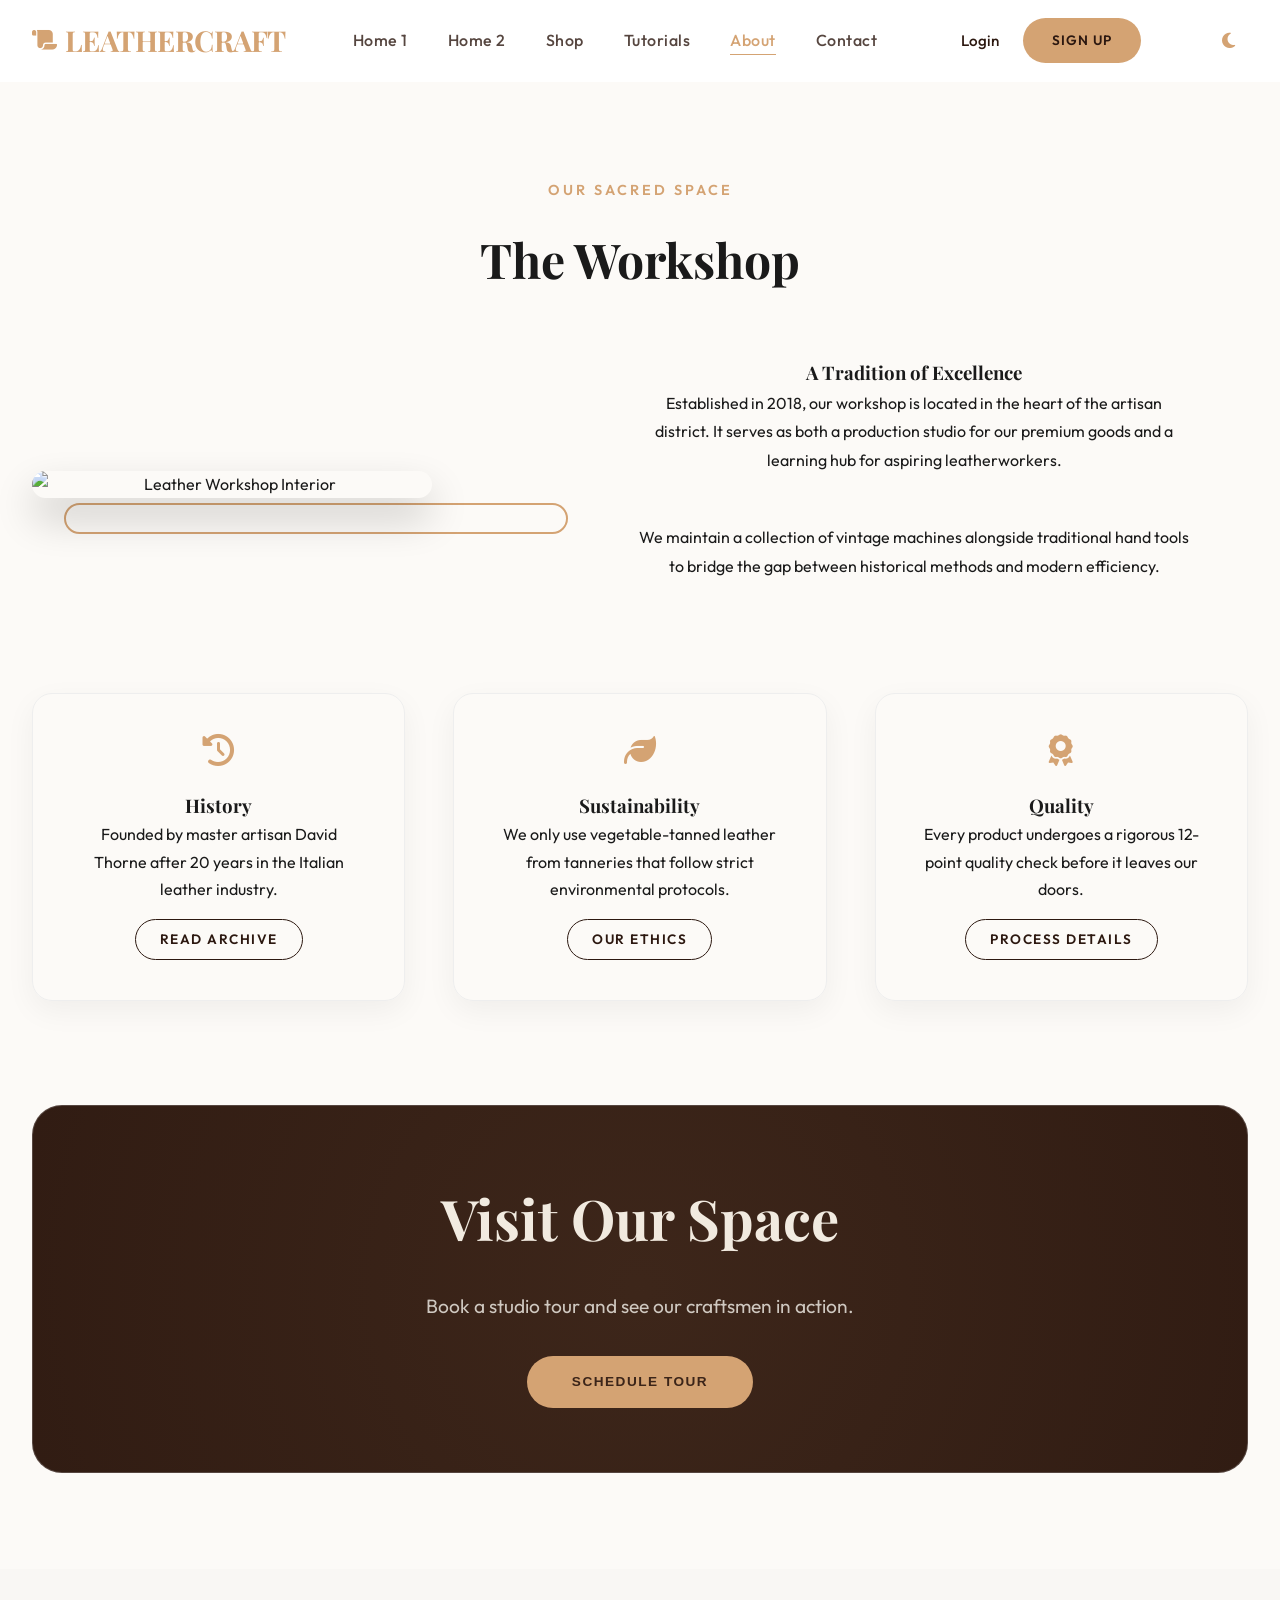
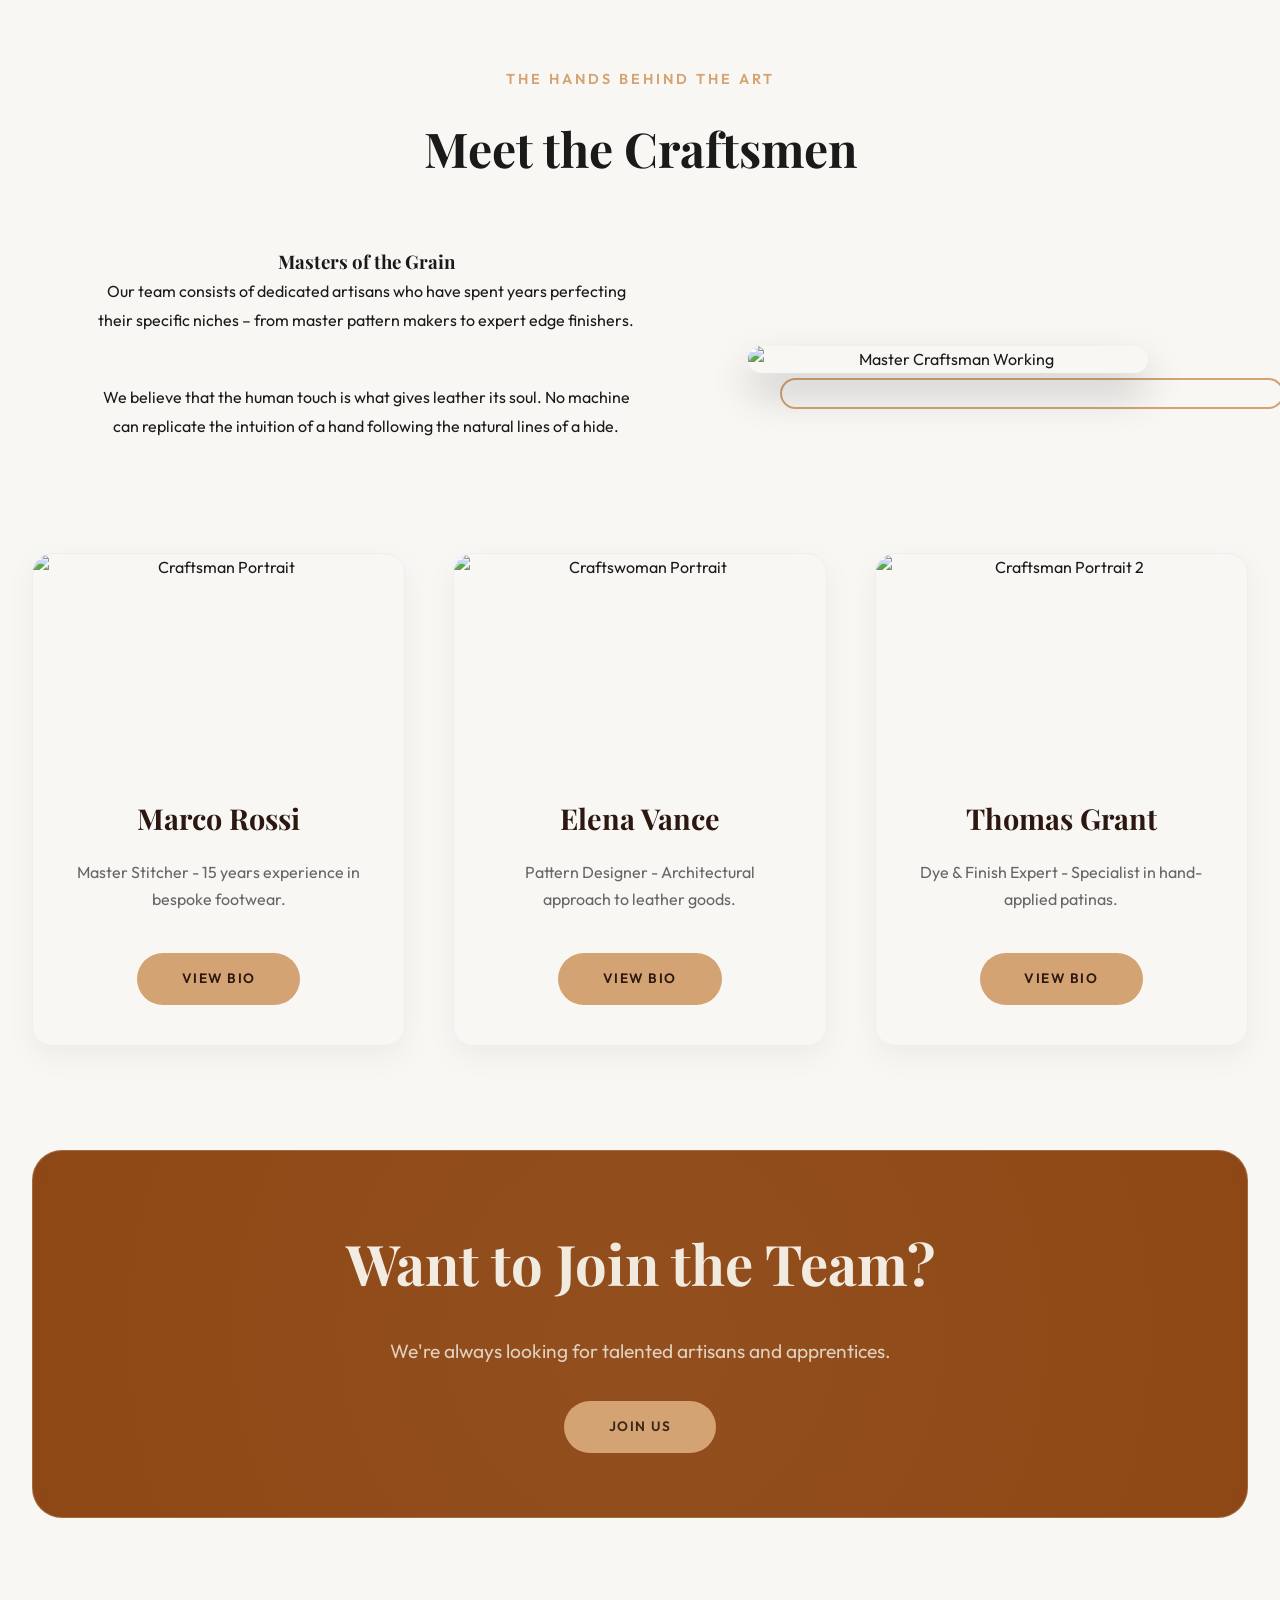
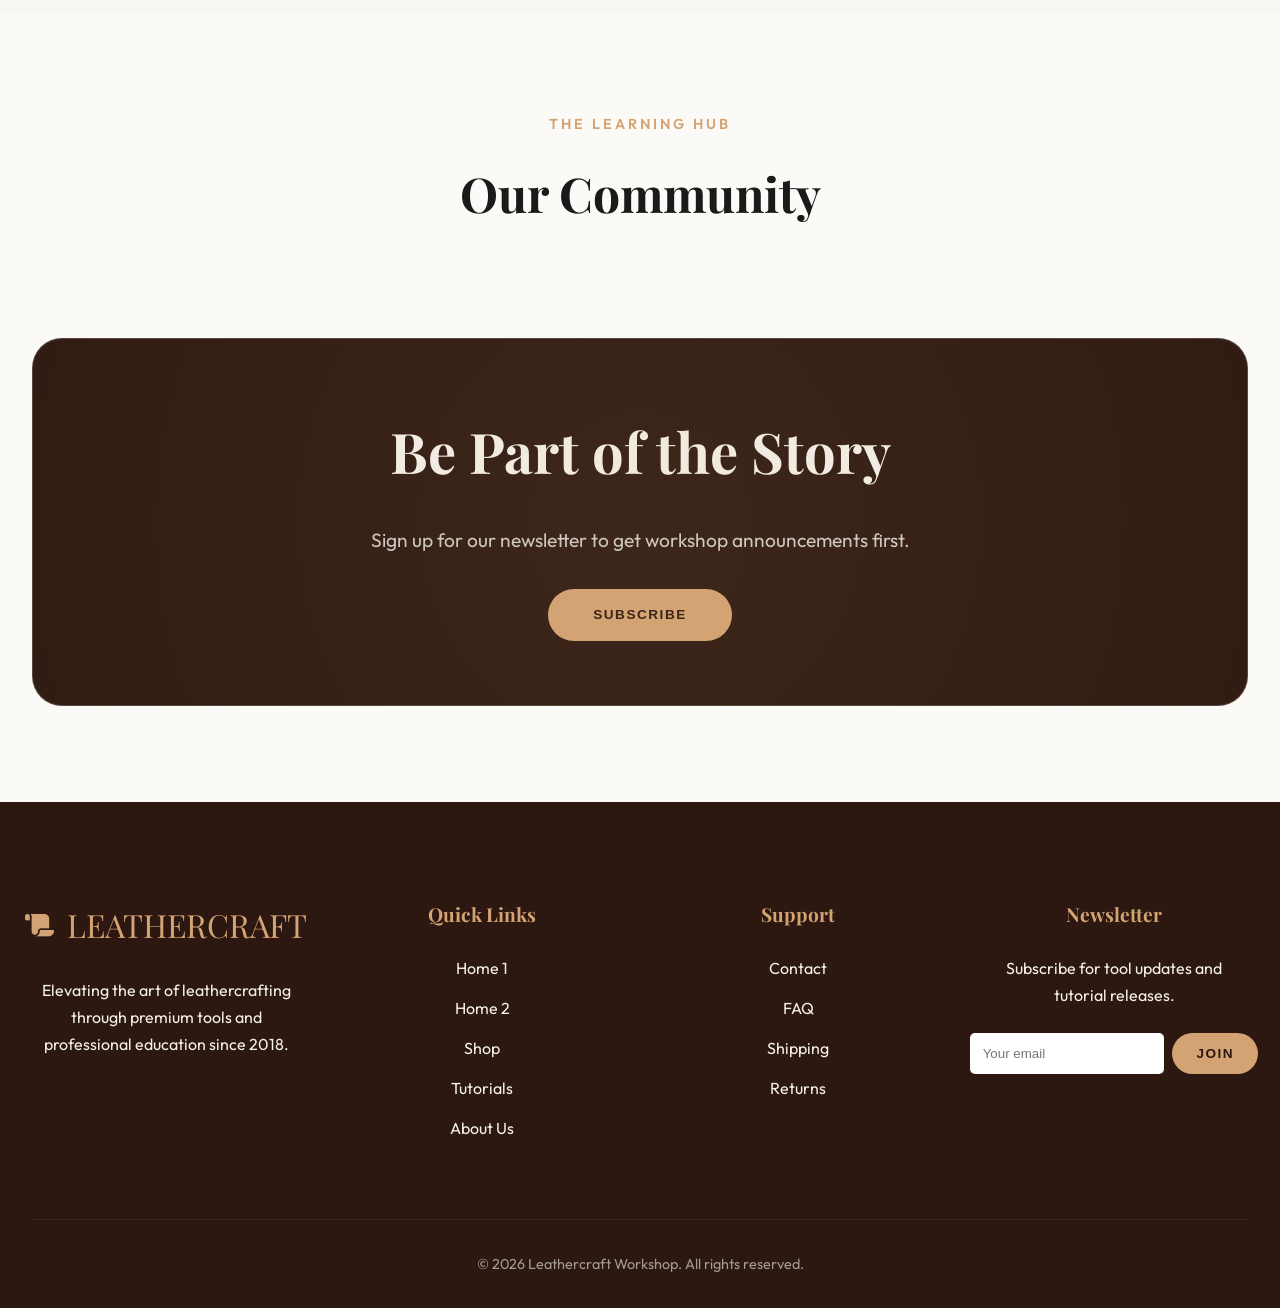
==== commit 75e69975: "themetoggle" ====
--- a/about.html
+++ b/about.html
@@ -35,10 +35,10 @@
             <div class="auth-nav">
                 <a href="login.html" class="btn-nav-login">Login</a>
                 <a href="signup.html" class="btn-nav-signup">Sign Up</a>
-                <button id="theme-toggle" class="theme-toggle">
-                    <i class="fas fa-moon"></i>
-                </button>
-            </div>
+            </div>
+            <button id="theme-toggle" class="theme-toggle">
+                <i class="fas fa-moon"></i>
+            </button>
             <div class="hamburger" id="hamburger">
                 <span></span><span></span><span></span>
             </div>
--- a/css/style.css
+++ b/css/style.css
@@ -1008,8 +1008,13 @@
 
     .theme-toggle {
         display: flex;
-        margin-left: auto;
-        margin-right: 0.5rem;
+        width: 36px;
+        height: 36px;
+        font-size: 1rem;
+        /* sits naturally to the left of .hamburger via DOM order */
+        margin-left: 0;
+        margin-right: 0.25rem;
+        flex-shrink: 0;
     }
 
     .hero {
@@ -1596,16 +1601,17 @@
 .theme-toggle {
     background: var(--glass);
     border: 1px solid var(--glass-border);
-    width: 45px;
-    height: 45px;
+    width: 40px;
+    height: 40px;
     border-radius: 50%;
     display: flex;
     align-items: center;
     justify-content: center;
     cursor: pointer;
     color: var(--accent);
-    font-size: 1.2rem;
+    font-size: 1.1rem;
     transition: var(--transition);
+    flex-shrink: 0;
 }
 
 .theme-toggle:hover {
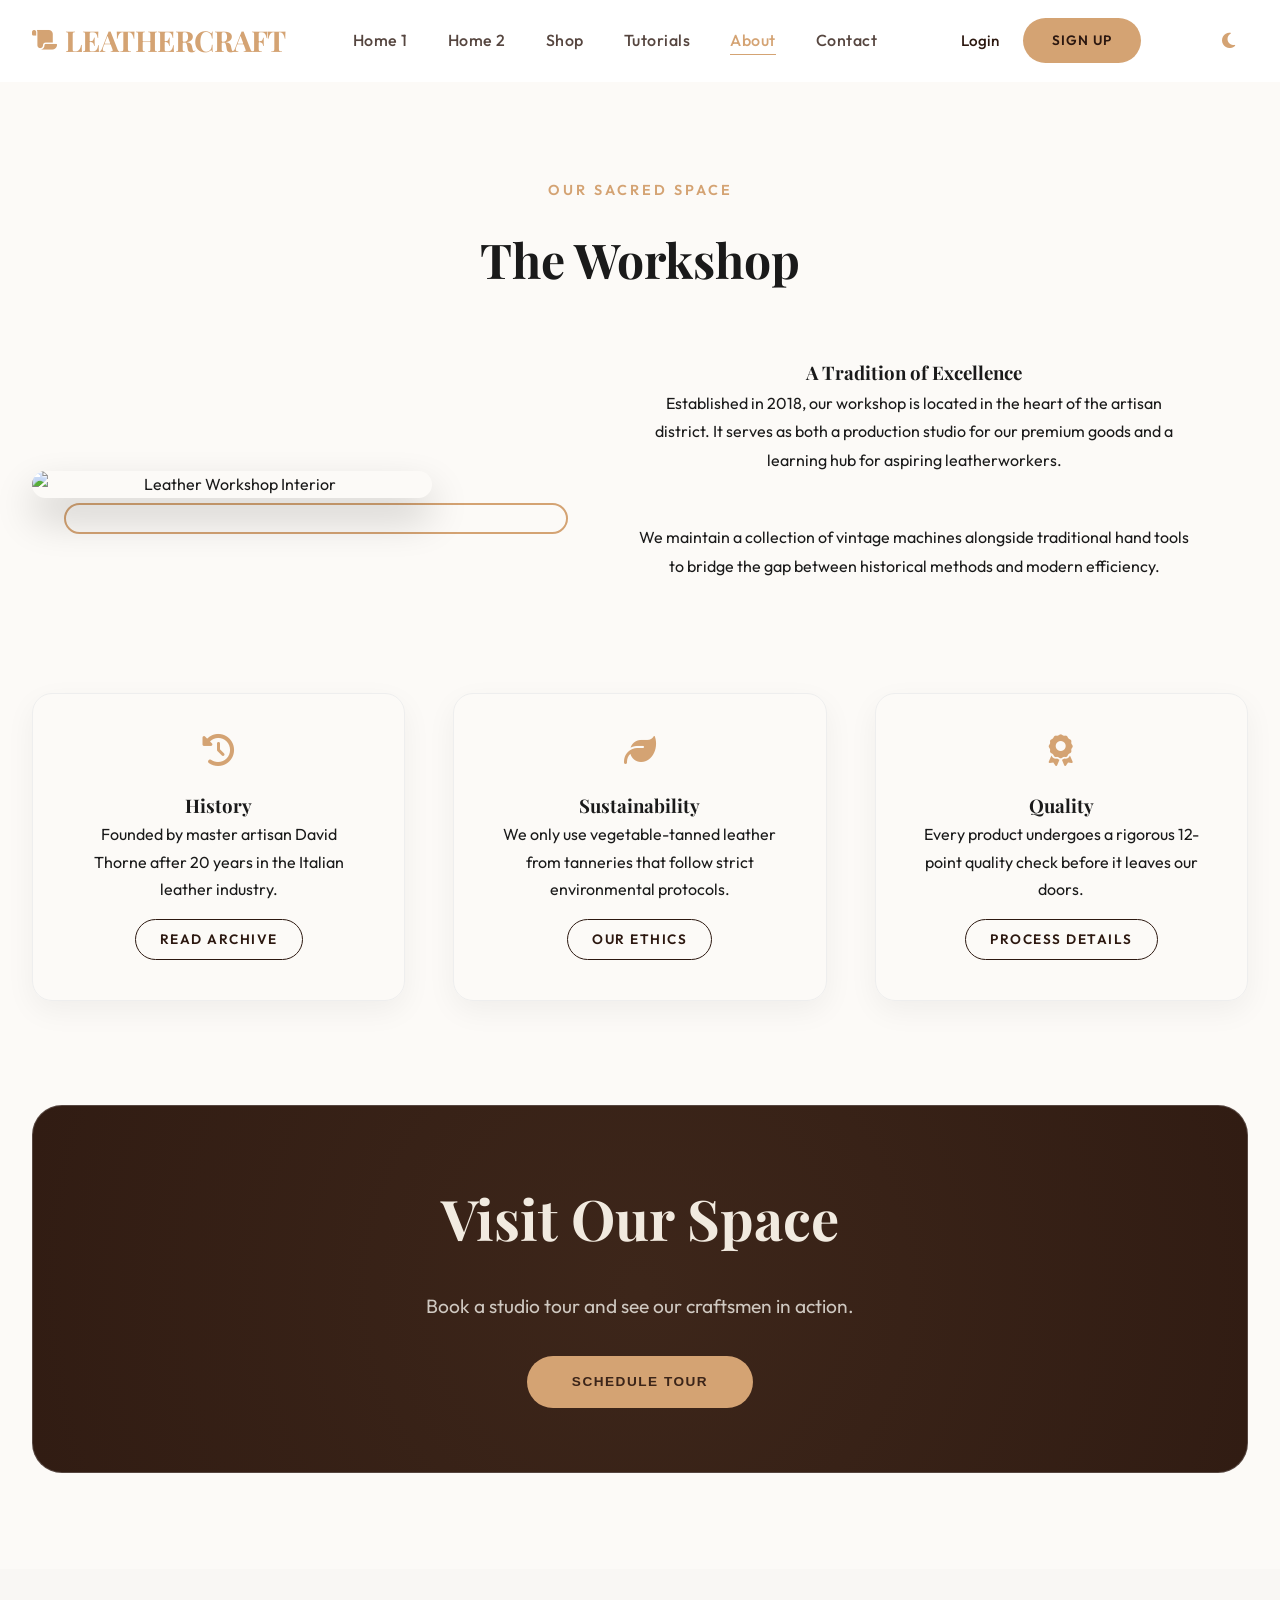
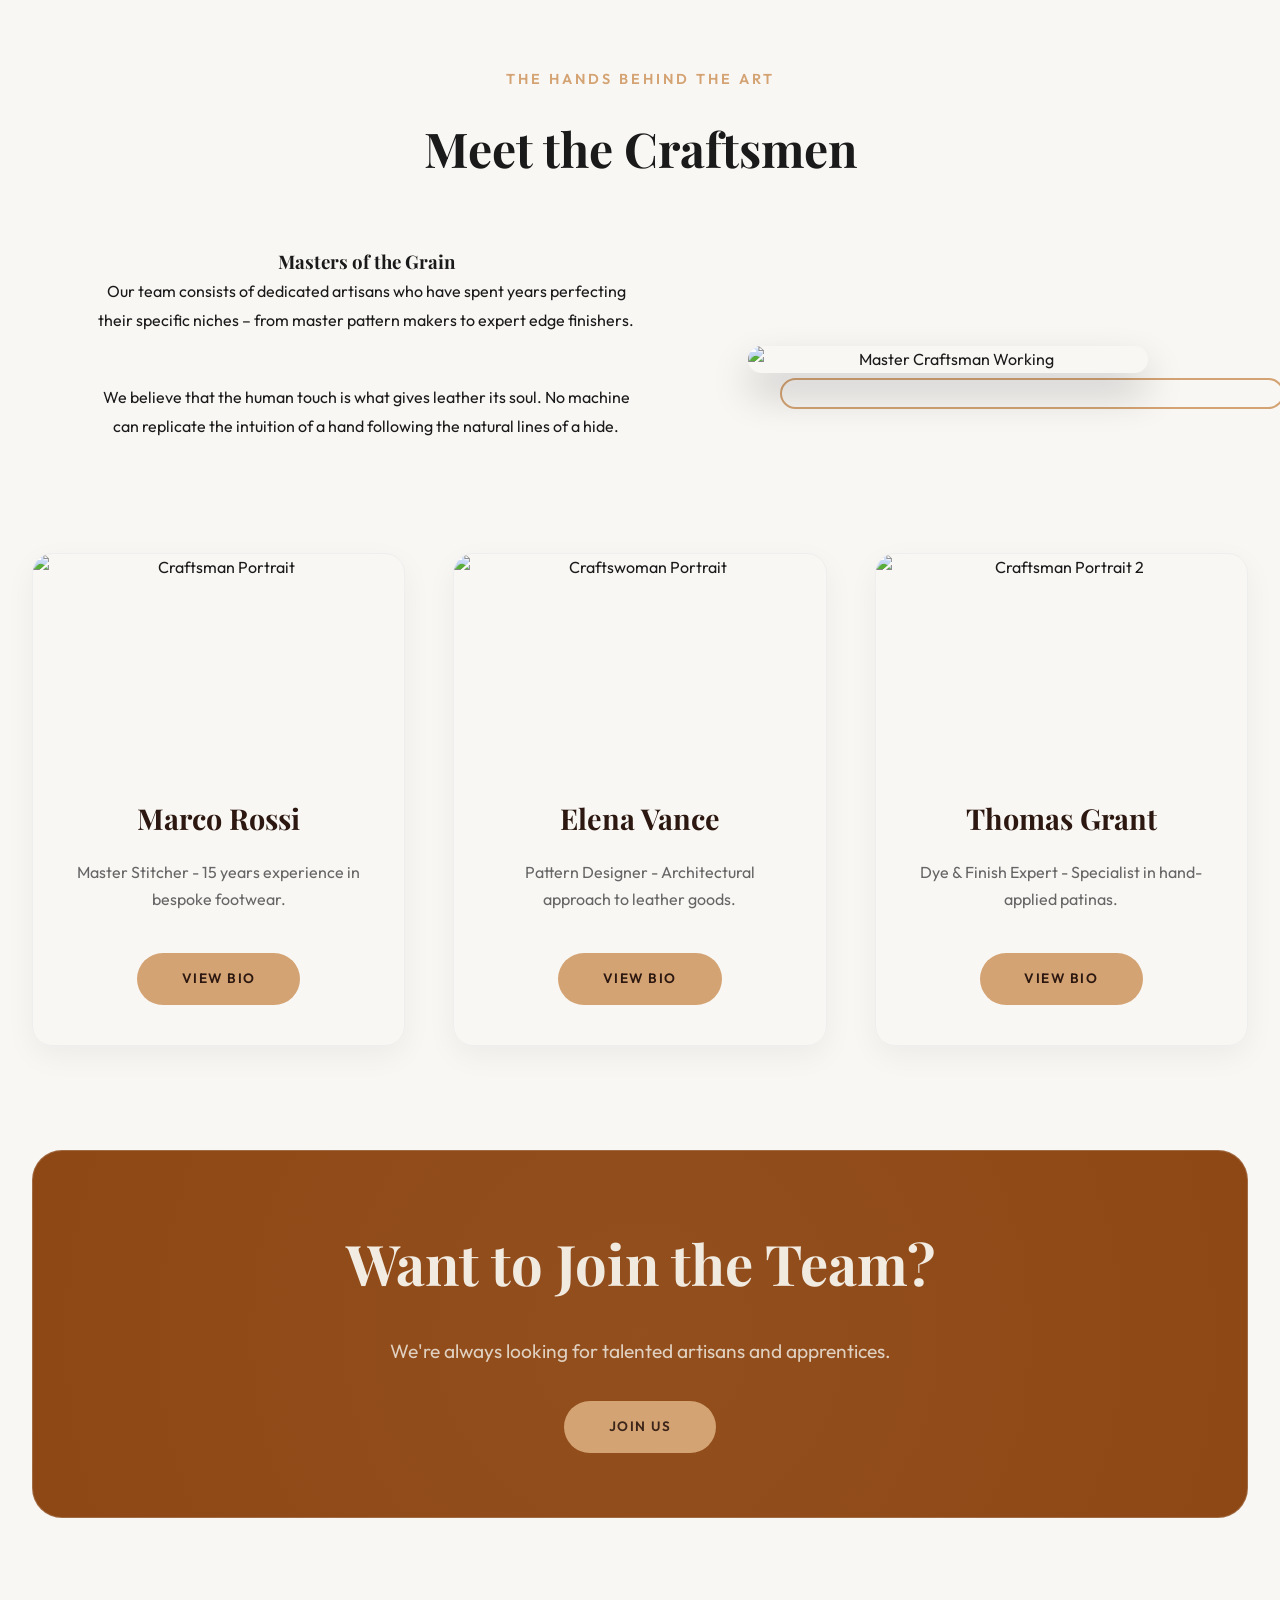
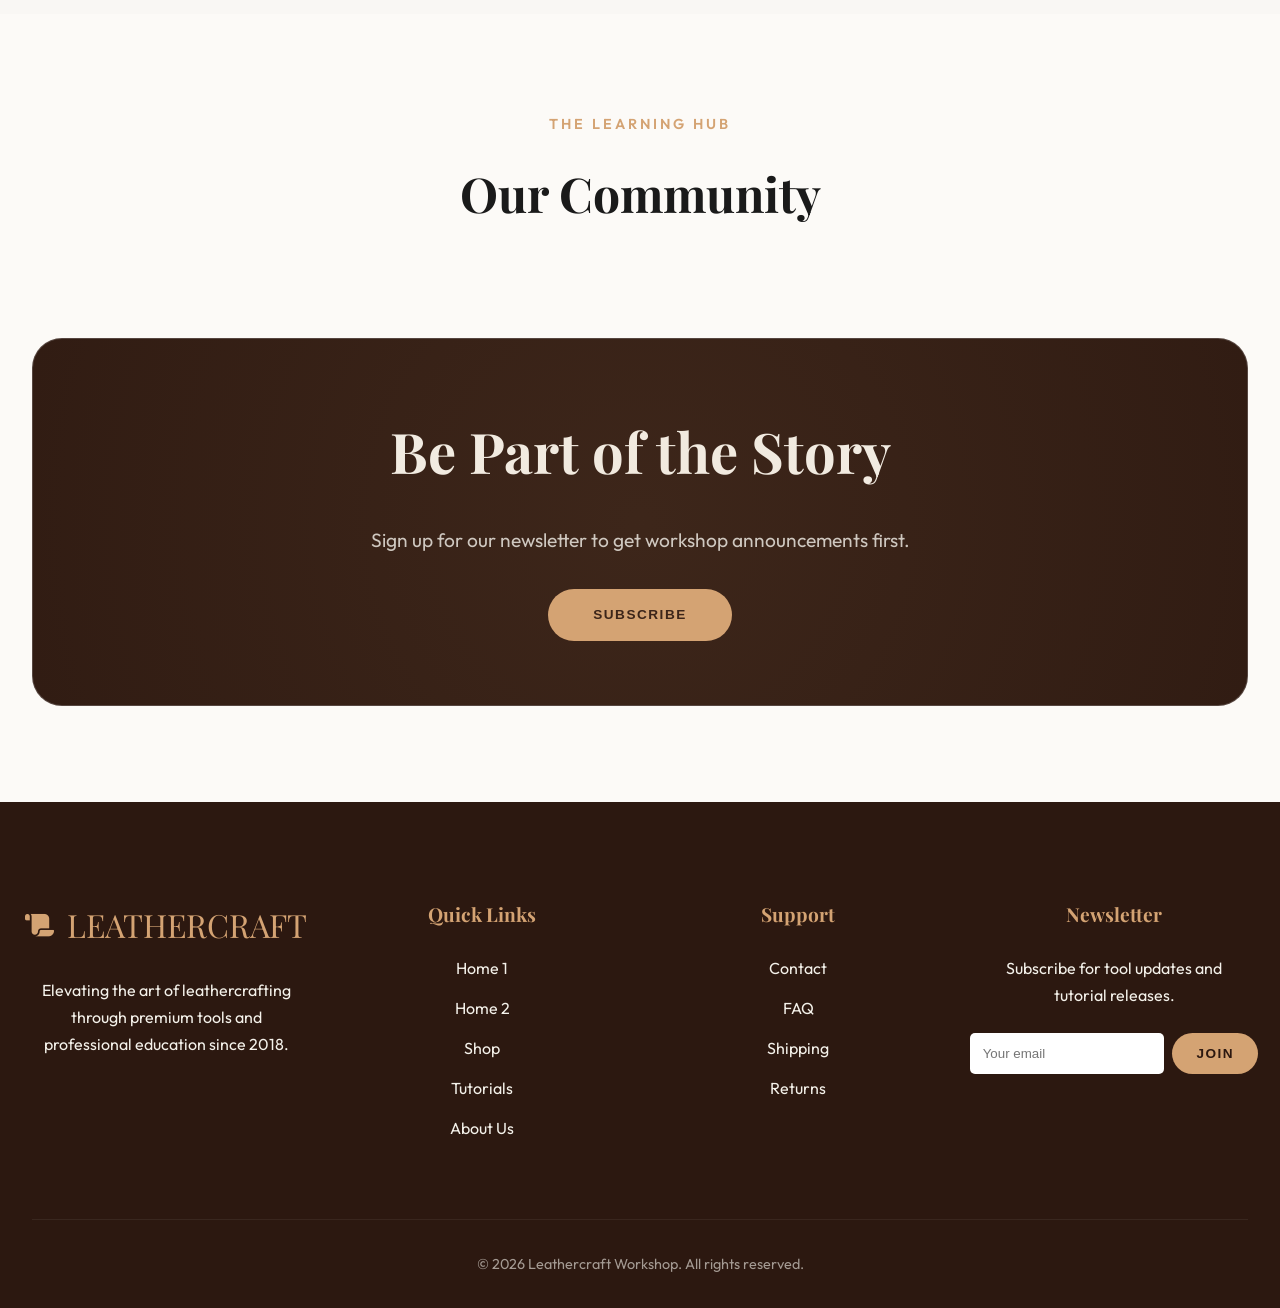
==== commit c32869fa: "responsive" ====
--- a/about.html
+++ b/about.html
@@ -229,7 +229,7 @@
                 <div class="footer-col">
                     <h4>Newsletter</h4>
                     <p>Subscribe for tool updates and tutorial releases.</p>
-                    <form style="margin-top: 1.5rem; display: flex; gap: 0.5rem;">
+                    <form>
                         <input type="email" placeholder="Your email"
                             style="padding: 0.8rem; border-radius: 5px; border: none; flex: 1;">
                         <button type="button" class="btn btn-primary" style="padding: 0.8rem 1.5rem;">Join</button>
--- a/css/style.css
+++ b/css/style.css
@@ -102,7 +102,6 @@
     width: 100%;
     z-index: 1000;
     background: var(--header-bg);
-    backdrop-filter: blur(10px);
     border-bottom: 1px solid var(--glass-border);
     padding: 1rem 0;
     transition: var(--transition);
@@ -735,6 +734,9 @@
 }
 
 .footer-col form {
+    display: flex;
+    gap: 0.5rem;
+    margin-top: 1.5rem;
     justify-content: center;
 }
 
@@ -1717,6 +1719,45 @@
     }
 }
 
+/* 360px Responsive Fixes */
+@media (max-width: 360px) {
+    .container {
+        padding: 0 0.8rem;
+    }
+
+    .footer-logo {
+        font-size: 1.6rem;
+        gap: 0.6rem;
+    }
+
+    .footer-col {
+        padding: 0 0.5rem;
+    }
+
+    .footer-col p {
+        font-size: 0.85rem;
+        line-height: 1.6;
+        max-width: 280px;
+        margin-left: auto;
+        margin-right: auto;
+    }
+
+    .footer-col h4 {
+        margin-bottom: 1rem;
+        font-size: 1.1rem;
+    }
+
+    .footer-col form {
+        gap: 0.6rem;
+    }
+
+    .footer-col form button {
+        width: 100%;
+        max-width: 150px;
+        padding: 0.7rem 1.2rem;
+    }
+}
+
 /* --- Back to Top --- */
 .back-to-top {
     position: fixed;
